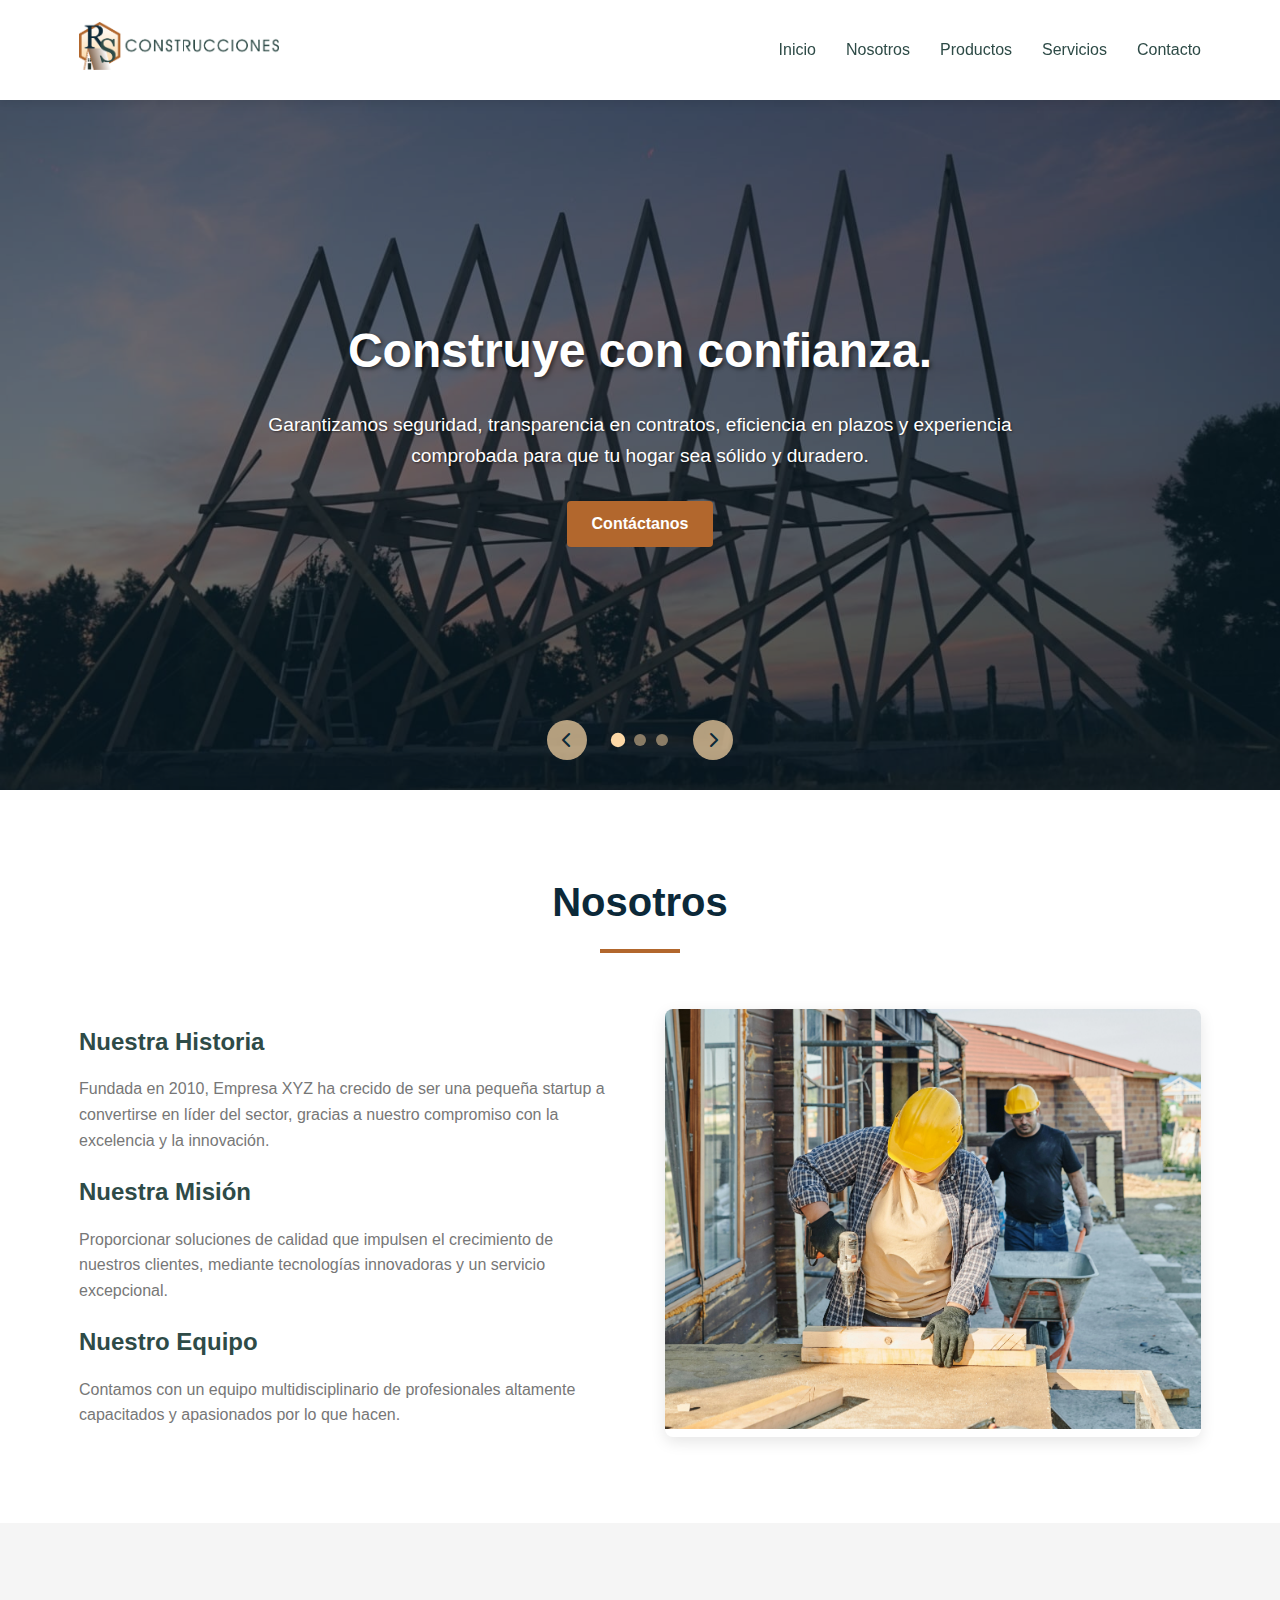
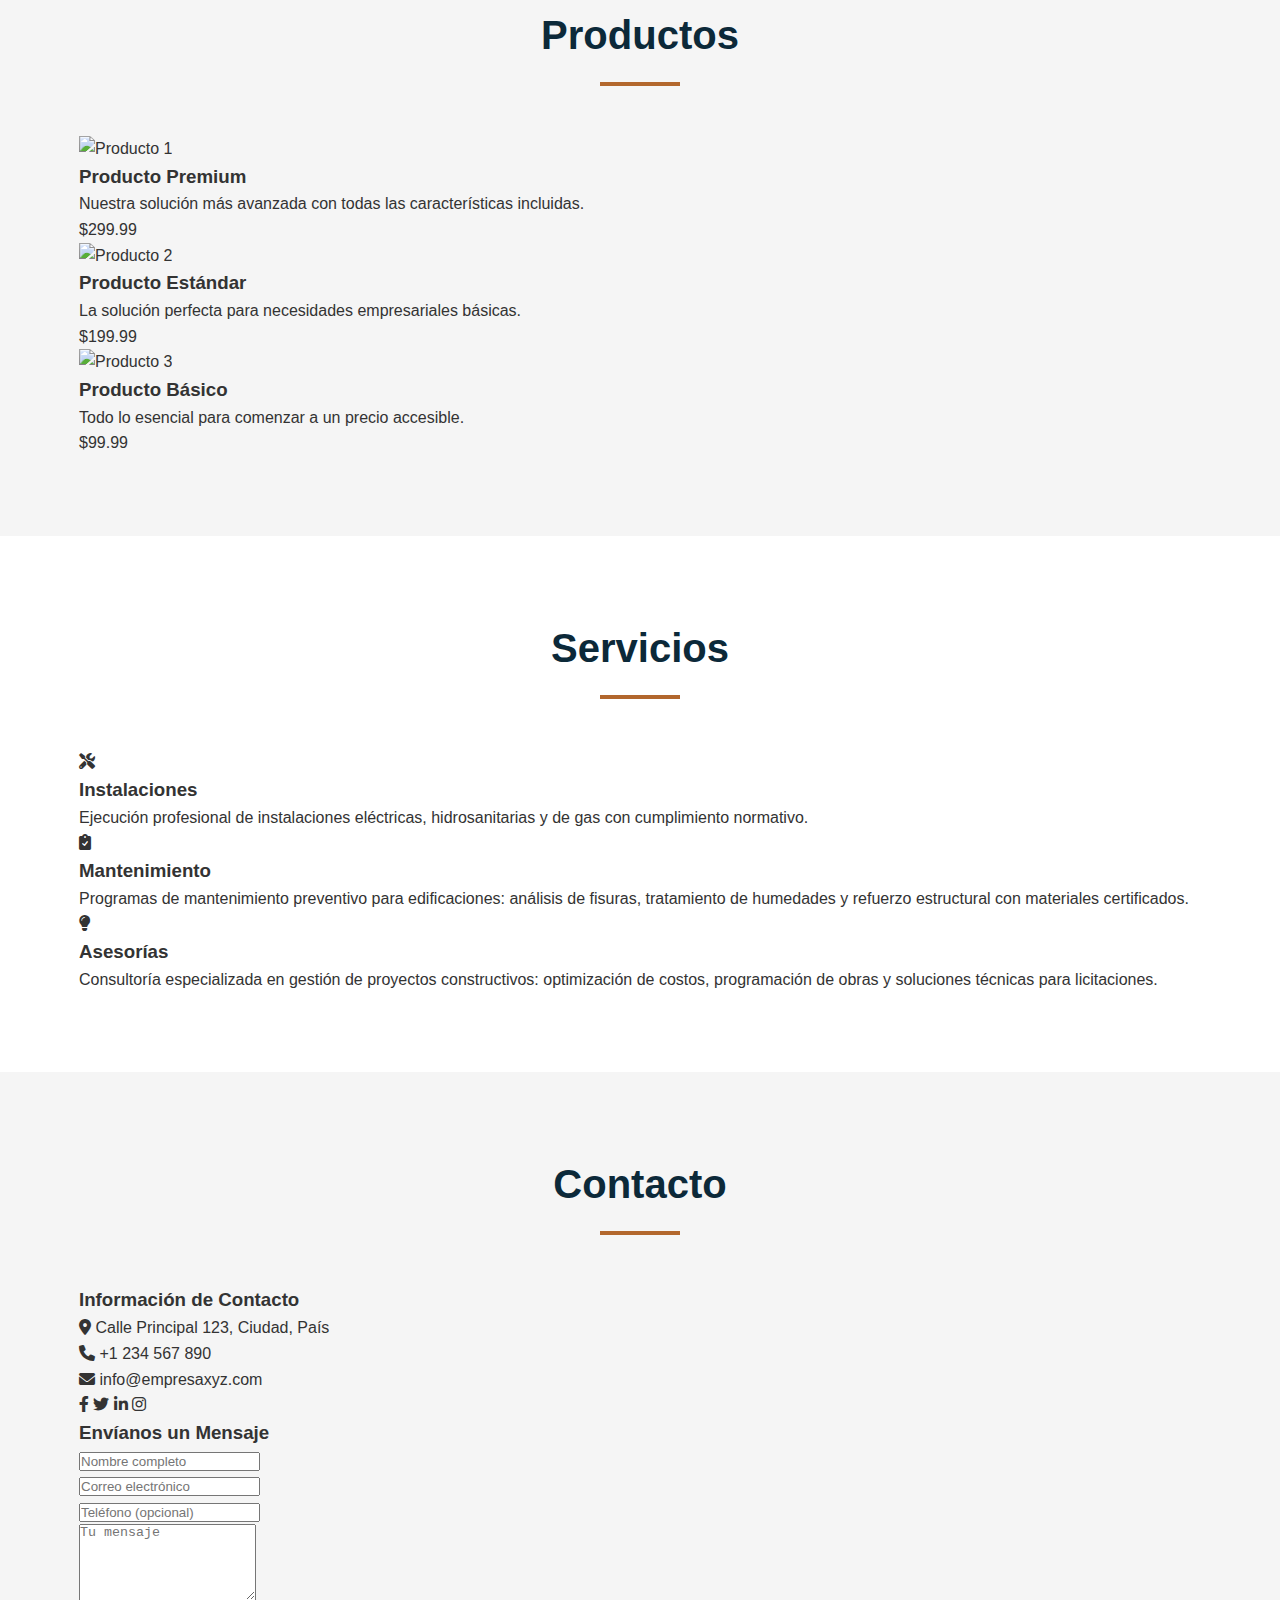
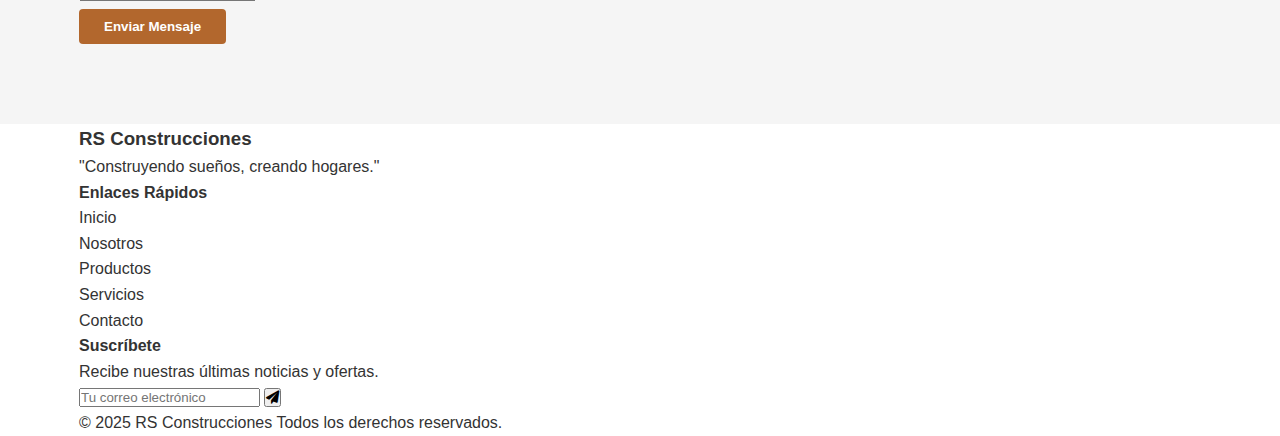
==== home.html @ 50a2d8b3 "Add files via upload" ====
<!DOCTYPE html>
<html lang="es">
<head>
    <meta charset="UTF-8">
    <meta name="viewport" content="width=device-width, initial-scale=1.0">
    <title>RS Costrucciones</title>
    <link rel="stylesheet" href="styles.css">
    <link rel="stylesheet" href="https://cdnjs.cloudflare.com/ajax/libs/font-awesome/6.0.0-beta3/css/all.min.css">
</head>
<body>
    <header>
        <div class="container">
            <!-- Logo como imagen -->
            <div class="logo-container">
                <a href="#inicio">
                    <img src="media/Horizontalcolor.png" alt="Logo Empresa RS" class="logo-img">
                </a>
            </div>
            <nav>
                <ul>
                    <li><a href="#inicio">Inicio</a></li>
                    <li><a href="#nosotros">Nosotros</a></li>
                    <li><a href="#productos">Productos</a></li>
                    <li><a href="#servicios">Servicios</a></li>
                    <li><a href="#contacto">Contacto</a></li>
                </ul>
            </nav>
        </div>
    </header>

    <section id="inicio" class="hero">
        <div class="slider-container">
            <div class="slider">
                <div class="slide active" style="background-image: url(media/fotos/alpina1.jpg);">
                    <div class="slide-content">
                        <h2>Construye con confianza.</h2>
                        <p>Garantizamos seguridad, transparencia en contratos, eficiencia en plazos y experiencia comprobada para que tu hogar sea sólido y duradero.</p>
                        <a href="#contacto" class="btn">Contáctanos</a>
                    </div>
                </div>
                <div class="slide" style="background-image: url(media/fotos/todochile.jpg);">
                    <div class="slide-content">
                        <h2>Cubrimos todo chile</h2>
                        <p>Desde Arica hasta Punta Arenas, construimos casas a medida, adaptadas a cada clima y estilo.</p>
                        <a href="#productos" class="btn">Ver Productos</a>
                    </div>
                </div>
                <div class="slide" style="background-image: url(media/fotos/servicios.jpg);">
                    <div class="slide-content">
                        <h2>Servicios Personalizados</h2>
                        <p>Soluciones adaptadas a tus necesidades específicas</p>
                        <a href="#servicios" class="btn">Nuestros Servicios</a>
                    </div>
                </div>
            </div>
            <div class="slider-nav">
                <button class="prev"><i class="fas fa-chevron-left"></i></button>
                <div class="dots"></div>
                <button class="next"><i class="fas fa-chevron-right"></i></button>
            </div>
        </div>
    </section>

    <section id="nosotros" class="section">
        <div class="container">
            <h2 class="section-title">Nosotros</h2>
            <div class="content-wrapper">
                <div class="text-content">
                    <h3>Nuestra Historia</h3>
                    <p>Fundada en 2010, Empresa XYZ ha crecido de ser una pequeña startup a convertirse en líder del sector, gracias a nuestro compromiso con la excelencia y la innovación.</p>
                    <h3>Nuestra Misión</h3>
                    <p>Proporcionar soluciones de calidad que impulsen el crecimiento de nuestros clientes, mediante tecnologías innovadoras y un servicio excepcional.</p>
                    <h3>Nuestro Equipo</h3>
                    <p>Contamos con un equipo multidisciplinario de profesionales altamente capacitados y apasionados por lo que hacen.</p>
                </div>
                <div class="image-content">
                    <img src="media/fotos/equipo.jpg" alt="Nuestro equipo">
                </div>
            </div>
        </div>
    </section>

    <section id="productos" class="section bg-light">
        <div class="container">
            <h2 class="section-title">Productos</h2>
            <div class="products-grid">
                <div class="product-card">
                    <div class="product-image">
                        <img src="https://source.unsplash.com/random/300x200/?product,1" alt="Producto 1">
                    </div>
                    <div class="product-info">
                        <h3>Producto Premium</h3>
                        <p>Nuestra solución más avanzada con todas las características incluidas.</p>
                        <span class="price">$299.99</span>
                    </div>
                </div>
                <div class="product-card">
                    <div class="product-image">
                        <img src="https://source.unsplash.com/random/300x200/?product,2" alt="Producto 2">
                    </div>
                    <div class="product-info">
                        <h3>Producto Estándar</h3>
                        <p>La solución perfecta para necesidades empresariales básicas.</p>
                        <span class="price">$199.99</span>
                    </div>
                </div>
                <div class="product-card">
                    <div class="product-image">
                        <img src="https://source.unsplash.com/random/300x200/?product,3" alt="Producto 3">
                    </div>
                    <div class="product-info">
                        <h3>Producto Básico</h3>
                        <p>Todo lo esencial para comenzar a un precio accesible.</p>
                        <span class="price">$99.99</span>
                    </div>
                </div>
            </div>
        </div>
    </section>

    <section id="servicios" class="section">
        <div class="container">
            <h2 class="section-title">Servicios</h2>
            <div class="services-grid">
                <div class="service-card">
                    <div class="service-icon">
                        <i class="fas fa-tools"></i>
                    </div>
                    <h3>Instalaciones</h3>
                    <p>Ejecución profesional de instalaciones eléctricas, hidrosanitarias y de gas con cumplimiento normativo. </p>
                </div>
                <div class="service-card">
                    <div class="service-icon">
                        <i class="fas fa-clipboard-check"></i>
                    </div>
                    <h3>Mantenimiento</h3>
                    <p>Programas de mantenimiento preventivo para edificaciones: análisis de fisuras, 
                        tratamiento de humedades y refuerzo estructural con materiales certificados.</p>
                </div>
                <div class="service-card">
                    <div class="service-icon">
                        <i class="fas fa-lightbulb"></i>
                    </div>
                    <h3>Asesorías</h3>
                    <p>Consultoría especializada en gestión de proyectos constructivos: 
                        optimización de costos, programación de obras y soluciones técnicas para licitaciones.</p>
                </div>
                
            </div>
        </div>
    </section>

    <section id="contacto" class="section bg-light">
        <div class="container">
            <h2 class="section-title">Contacto</h2>
            <div class="contact-wrapper">
                <div class="contact-info">
                    <h3>Información de Contacto</h3>
                    <p><i class="fas fa-map-marker-alt"></i> Calle Principal 123, Ciudad, País</p>
                    <p><i class="fas fa-phone"></i> +1 234 567 890</p>
                    <p><i class="fas fa-envelope"></i> info@empresaxyz.com</p>
                    <div class="social-links">
                        <a href="#"><i class="fab fa-facebook-f"></i></a>
                        <a href="#"><i class="fab fa-twitter"></i></a>
                        <a href="#"><i class="fab fa-linkedin-in"></i></a>
                        <a href="#"><i class="fab fa-instagram"></i></a>
                    </div>
                </div>
                <div class="contact-form">
                    <h3>Envíanos un Mensaje</h3>
                    <form id="formContacto">
                        <div class="form-group">
                            <input type="text" id="nombre" name="nombre" placeholder="Nombre completo" required>
                        </div>
                        <div class="form-group">
                            <input type="email" id="email" name="email" placeholder="Correo electrónico" required>
                        </div>
                        <div class="form-group">
                            <input type="tel" id="telefono" name="telefono" placeholder="Teléfono (opcional)">
                        </div>
                        <div class="form-group">
                            <textarea id="mensaje" name="mensaje" placeholder="Tu mensaje" rows="5" required></textarea>
                        </div>
                        <button type="submit" class="btn">Enviar Mensaje</button>
                    </form>
                </div>
            </div>
        </div>
    </section>

    <footer>
        <div class="container">
            <div class="footer-content">
                <div class="footer-logo">
                    <h3>RS <span>Construcciones</span></h3>
                    <p>"Construyendo sueños, creando hogares."</p>
                </div>
                <div class="footer-links">
                    <h4>Enlaces Rápidos</h4>
                    <ul>
                        <li><a href="#inicio">Inicio</a></li>
                        <li><a href="#nosotros">Nosotros</a></li>
                        <li><a href="#productos">Productos</a></li>
                        <li><a href="#servicios">Servicios</a></li>
                        <li><a href="#contacto">Contacto</a></li>
                    </ul>
                </div>
                <div class="footer-newsletter">
                    <h4>Suscríbete</h4>
                    <p>Recibe nuestras últimas noticias y ofertas.</p>
                    <form>
                        <input type="email" placeholder="Tu correo electrónico">
                        <button type="submit"><i class="fas fa-paper-plane"></i></button>
                    </form>
                </div>
            </div>
            <div class="footer-bottom">
                <p>&copy; 2025 RS Construcciones Todos los derechos reservados.</p>
            </div>
        </div>
    </footer>

    <script src="script.js"></script>
</body>
</html>
---- styles.css ----
/* Variables de colores */
:root {
    --color-primary: #0C2939;
    --color-secondary: #2E4B47;
    --color-accent: #B2672D;
    --color-light-brown: #917763;
    --color-cream: #FCD8A6;
    --color-white: #FFFFFF;
    --color-light-gray: #F5F5F5;
    --color-gray: #DDDDDD;
    --color-dark-gray: #777777;
    --color-black: #333333;
}

/* Reset y estilos base */
* {
    margin: 0;
    padding: 0;
    box-sizing: border-box;
}

body {
    font-family: 'Segoe UI', Tahoma, Geneva, Verdana, sans-serif;
    line-height: 1.6;
    color: var(--color-black);
    background-color: var(--color-white);
}

a {
    text-decoration: none;
    color: inherit;
}

ul {
    list-style: none;
}

img {
    max-width: 100%;
    height: auto;
}

.container {
    width: 90%;
    max-width: 1200px;
    margin: 0 auto;
    padding: 0 15px;
}

.btn {
    display: inline-block;
    padding: 10px 25px;
    background-color: var(--color-accent);
    color: var(--color-white);
    border: none;
    border-radius: 4px;
    cursor: pointer;
    transition: all 0.3s ease;
    font-weight: 600;
}

.btn:hover {
    background-color: var(--color-light-brown);
    transform: translateY(-2px);
}

.section {
    padding: 80px 0;
}

.section-title {
    text-align: center;
    margin-bottom: 50px;
    font-size: 2.5rem;
    color: var(--color-primary);
    position: relative;
}

.section-title::after {
    content: '';
    display: block;
    width: 80px;
    height: 4px;
    background-color: var(--color-accent);
    margin: 15px auto 0;
}

.bg-light {
    background-color: var(--color-light-gray);
}

/* Header */
header {
    background-color:  #FFFFFF;
    color: #2E4B47;
    padding: 20px 0;
    position: fixed;
    width: 100%;
    top: 0;
    z-index: 1000;
    box-shadow: 0 2px 10px rgba(0, 0, 0, 0.1);
}

header .container {
    display: flex;
    justify-content: space-between;
    align-items: center;
}

.logo {
    font-size: 1.8rem;
    font-weight: 700;
}

.logo span {
    color: var(--color-accent);
}

nav ul {
    display: flex;
}

nav ul li {
    margin-left: 30px;
}

nav ul li a {
    font-weight: 500;
    transition: color 0.3s ease;
}

nav ul li a:hover {
    color: var(--color-accent);
}

/* Modificaciones en la sección del Header */

header .container {
    display: flex;
    justify-content: space-between;
    align-items: center;
    flex-wrap: wrap;
}

.logo-container {
    height: 60px; /* Altura fija para el contenedor del logo */
    display: flex;
    align-items: center;
}

.logo-img {
    height: 100%;
    width: auto;
    max-width: 200px; /* Ancho máximo para el logo */
    object-fit: contain;
    transition: opacity 0.3s ease;
}

.logo-img:hover {
    opacity: 0.9;
}

/* Ajustes para dispositivos móviles */
@media (max-width: 768px) {
    header .container {
        flex-direction: column;
        gap: 15px;
        padding: 10px 0;
    }
    
    .logo-container {
        height: 50px;
    }
    
    nav ul {
        flex-wrap: wrap;
        justify-content: center;
    }
    
    nav ul li {
        margin: 0 15px 5px;
    }
}

@media (max-width: 576px) {
    .logo-container {
        height: 40px;
    }
    
    .logo-img {
        max-width: 180px;
    }
}

/* Hero Slider */
.hero {
    margin-top: 70px;
    position: relative;
}

.slider-container {
    position: relative;
    overflow: hidden;
    height: 80vh;
    min-height: 500px;
}

.slider {
    display: flex;
    height: 100%;
    transition: transform 0.5s ease-in-out;
}

.slide {
    min-width: 100%;
    height: 100%;
    background-size: cover;
    background-position: center;
    position: relative;
}

.slide::before {
    content: '';
    position: absolute;
    top: 0;
    left: 0;
    width: 100%;
    height: 100%;
    background-color: rgba(12, 41, 57, 0.5);
}

.slide-content {
    position: absolute;
    top: 50%;
    left: 50%;
    transform: translate(-50%, -50%);
    text-align: center;
    color: var(--color-white);
    width: 80%;
    max-width: 800px;
    z-index: 1;
}

.slide-content h2 {
    font-size: 3rem;
    margin-bottom: 20px;
    text-shadow: 2px 2px 4px rgba(0, 0, 0, 0.5);
}

.slide-content p {
    font-size: 1.2rem;
    margin-bottom: 30px;
    text-shadow: 1px 1px 2px rgba(0, 0, 0, 0.5);
}

.slider-nav {
    position: absolute;
    bottom: 30px;
    left: 50%;
    transform: translateX(-50%);
    display: flex;
    align-items: center;
    z-index: 2;
}

.slider-nav button {
    background-color: rgba(252, 216, 166, 0.7);
    color: var(--color-primary);
    border: none;
    width: 40px;
    height: 40px;
    border-radius: 50%;
    cursor: pointer;
    display: flex;
    align-items: center;
    justify-content: center;
    transition: all 0.3s ease;
    font-size: 1rem;
}

.slider-nav button:hover {
    background-color: var(--color-cream);
}

.dots {
    display: flex;
    margin: 0 20px;
}

.dot {
    width: 12px;
    height: 12px;
    border-radius: 50%;
    background-color: rgba(252, 216, 166, 0.5);
    margin: 0 5px;
    cursor: pointer;
    transition: all 0.3s ease;
}

.dot.active {
    background-color: var(--color-cream);
    transform: scale(1.2);
}

/* Sección Nosotros */
.content-wrapper {
    display: flex;
    align-items: center;
    gap: 50px;
}

.text-content {
    flex: 1;
}

.text-content h3 {
    font-size: 1.5rem;
    color: var(--color-secondary);
    margin: 20px 0 15px;
}

.text-content p {
    margin-bottom: 15px;
    color: var(--color-dark-gray);
}

.image-content {
    flex: 1;
    border-radius: 8px;
    overflow: hidden;
    box-shadow: 0 5px 15px rgba(0, 0, 0, 0.1);
}

/* Sección Productos

/* Media Queries para Responsividad */

/* Tablets y pantallas pequeñas (768px - 1024px) */
@media (max-width: 1024px) {
    .slider-container {
        height: 70vh;
    }
    
    .slide-content h2 {
        font-size: 2.5rem;
    }
    
    .content-wrapper {
        flex-direction: column;
        gap: 30px;
    }
    
    .products-grid {
        grid-template-columns: repeat(2, 1fr);
    }
    
    .services-grid {
        grid-template-columns: repeat(2, 1fr);
    }
    
    .contact-wrapper {
        flex-direction: column;
        gap: 40px;
    }
    
    .footer-content {
        grid-template-columns: repeat(2, 1fr);
        gap: 30px;
    }
}

/* Tablets pequeñas y móviles en landscape (576px - 768px) */
@media (max-width: 768px) {
    header .container {
        flex-direction: column;
        gap: 15px;
    }
    
    nav ul {
        flex-wrap: wrap;
        justify-content: center;
    }
    
    nav ul li {
        margin: 0 15px 5px;
    }
    
    .slider-container {
        height: 60vh;
        min-height: 400px;
    }
    
    .slide-content h2 {
        font-size: 2rem;
    }
    
    .slide-content p {
        font-size: 1rem;
    }
    
    .section {
        padding: 60px 0;
    }
    
    .section-title {
        font-size: 2rem;
        margin-bottom: 40px;
    }
    
    .products-grid {
        gap: 20px;
    }
    
    .services-grid {
        gap: 20px;
    }
    
    .service-card {
        padding: 20px;
    }
}

/* Móviles (hasta 576px) */
@media (max-width: 576px) {
    .slider-container {
        height: 50vh;
        min-height: 350px;
    }
    
    .slide-content h2 {
        font-size: 1.8rem;
        margin-bottom: 15px;
    }
    
    .btn {
        padding: 8px 20px;
    }
    
    .section {
        padding: 50px 0;
    }
    
    .section-title {
        font-size: 1.8rem;
        margin-bottom: 30px;
    }
    
    .products-grid {
        grid-template-columns: 1fr;
    }
    
    .services-grid {
        grid-template-columns: 1fr;
    }
    
    .service-card {
        padding: 15px;
    }
    
    .contact-form {
        padding: 20px;
    }
    
    .footer-content {
        grid-template-columns: 1fr;
    }
    
    .footer-links, .footer-newsletter {
        margin-top: 30px;
    }
}

/* Móviles muy pequeños (hasta 400px) */
@media (max-width: 400px) {
    .slider-container {
        height: 45vh;
        min-height: 300px;
    }
    
    .slide-content h2 {
        font-size: 1.5rem;
    }
    
    .slide-content p {
        font-size: 0.9rem;
    }
    
    .slider-nav button {
        width: 30px;
        height: 30px;
        font-size: 0.8rem;
    }
    
    .dot {
        width: 10px;
        height: 10px;
    }
    
    nav ul li {
        margin: 0 10px 5px;
    }
    
    .section-title {
        font-size: 1.6rem;
    }
}
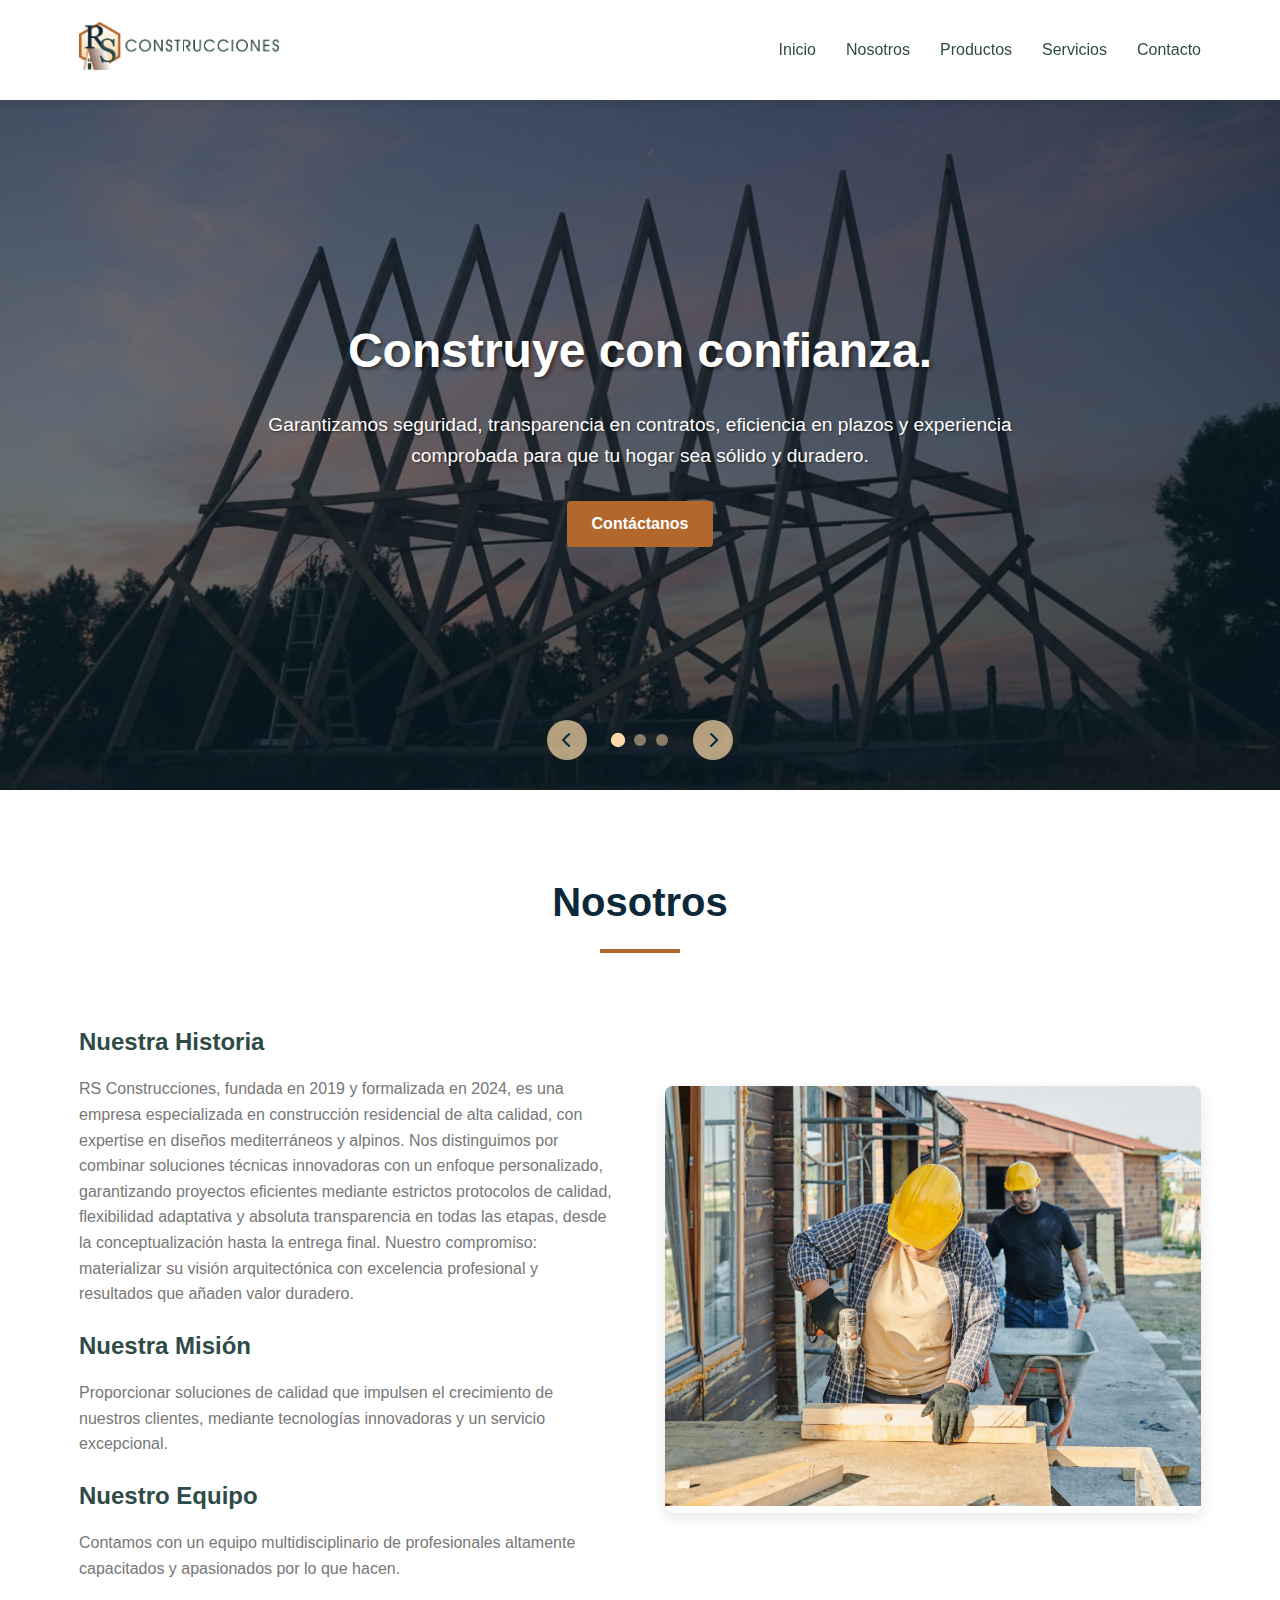
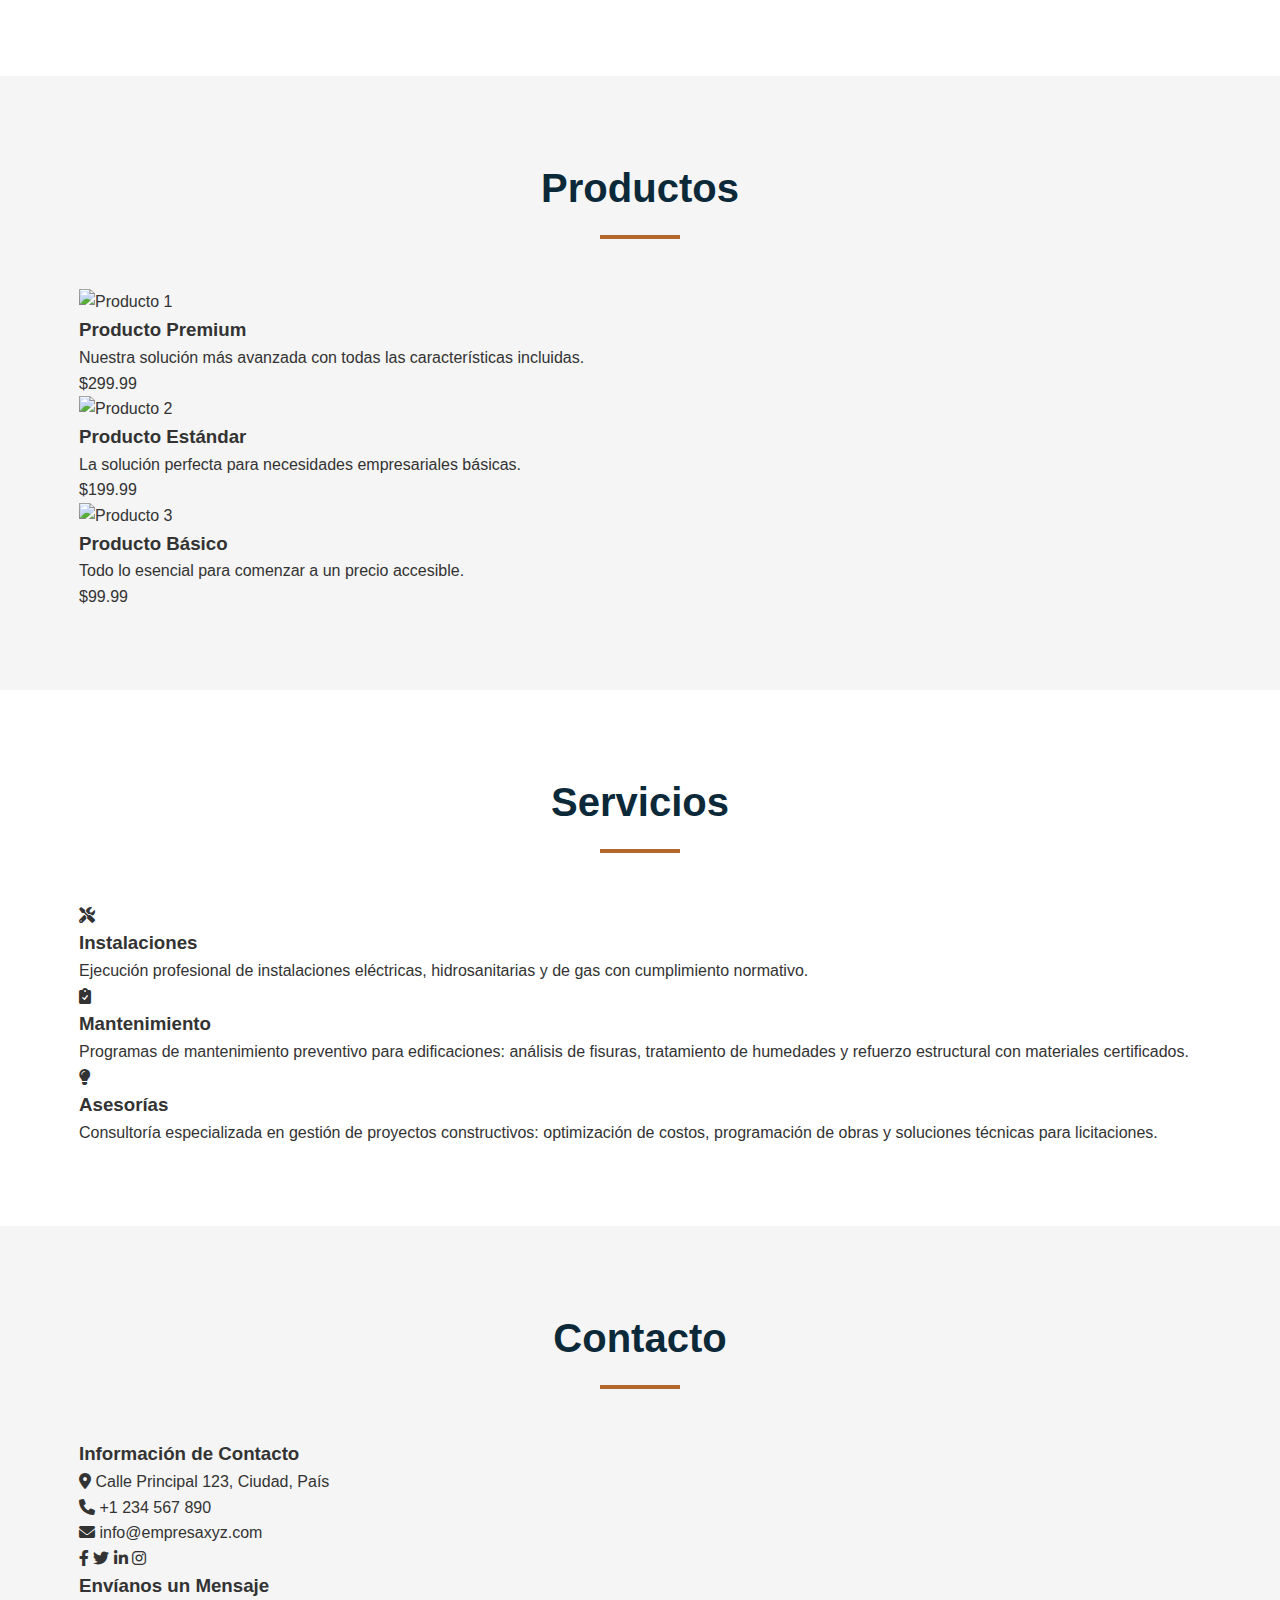
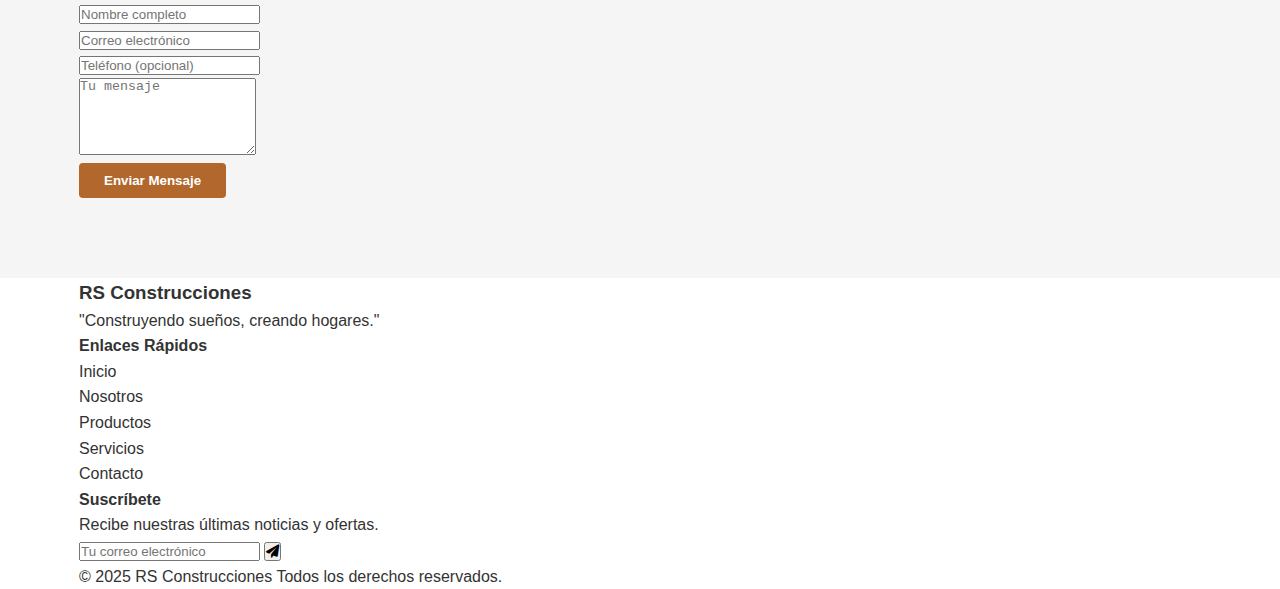
==== commit b7803e9b: "Update home.html" ====
--- a/home.html
+++ b/home.html
@@ -67,7 +67,7 @@
             <div class="content-wrapper">
                 <div class="text-content">
                     <h3>Nuestra Historia</h3>
-                    <p>Fundada en 2010, Empresa XYZ ha crecido de ser una pequeña startup a convertirse en líder del sector, gracias a nuestro compromiso con la excelencia y la innovación.</p>
+                    <p>RS Construcciones, fundada en 2019 y formalizada en 2024, es una empresa especializada en construcción residencial de alta calidad, con expertise en diseños mediterráneos y alpinos. Nos distinguimos por combinar soluciones técnicas innovadoras con un enfoque personalizado, garantizando proyectos eficientes mediante estrictos protocolos de calidad, flexibilidad adaptativa y absoluta transparencia en todas las etapas, desde la conceptualización hasta la entrega final. Nuestro compromiso: materializar su visión arquitectónica con excelencia profesional y resultados que añaden valor duradero.</p>
                     <h3>Nuestra Misión</h3>
                     <p>Proporcionar soluciones de calidad que impulsen el crecimiento de nuestros clientes, mediante tecnologías innovadoras y un servicio excepcional.</p>
                     <h3>Nuestro Equipo</h3>
@@ -222,4 +222,4 @@
 
     <script src="script.js"></script>
 </body>
-</html>+</html>
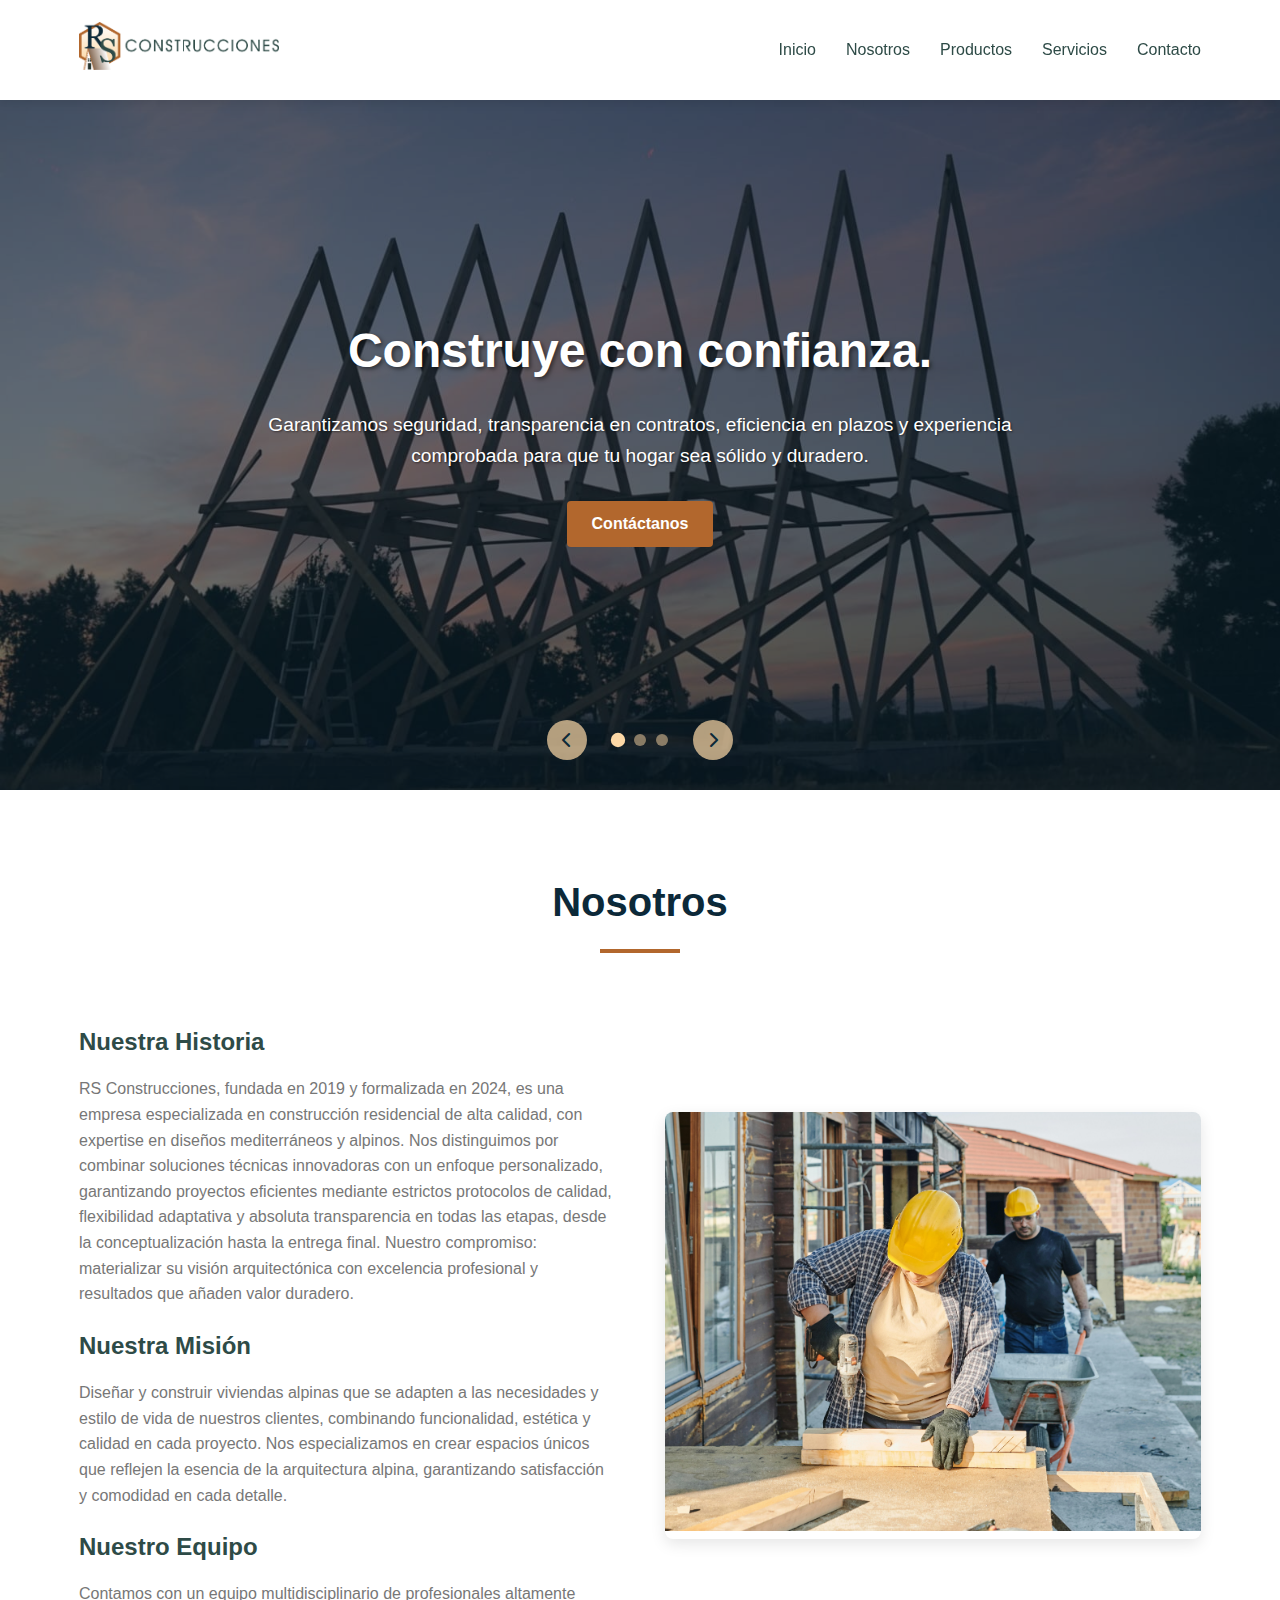
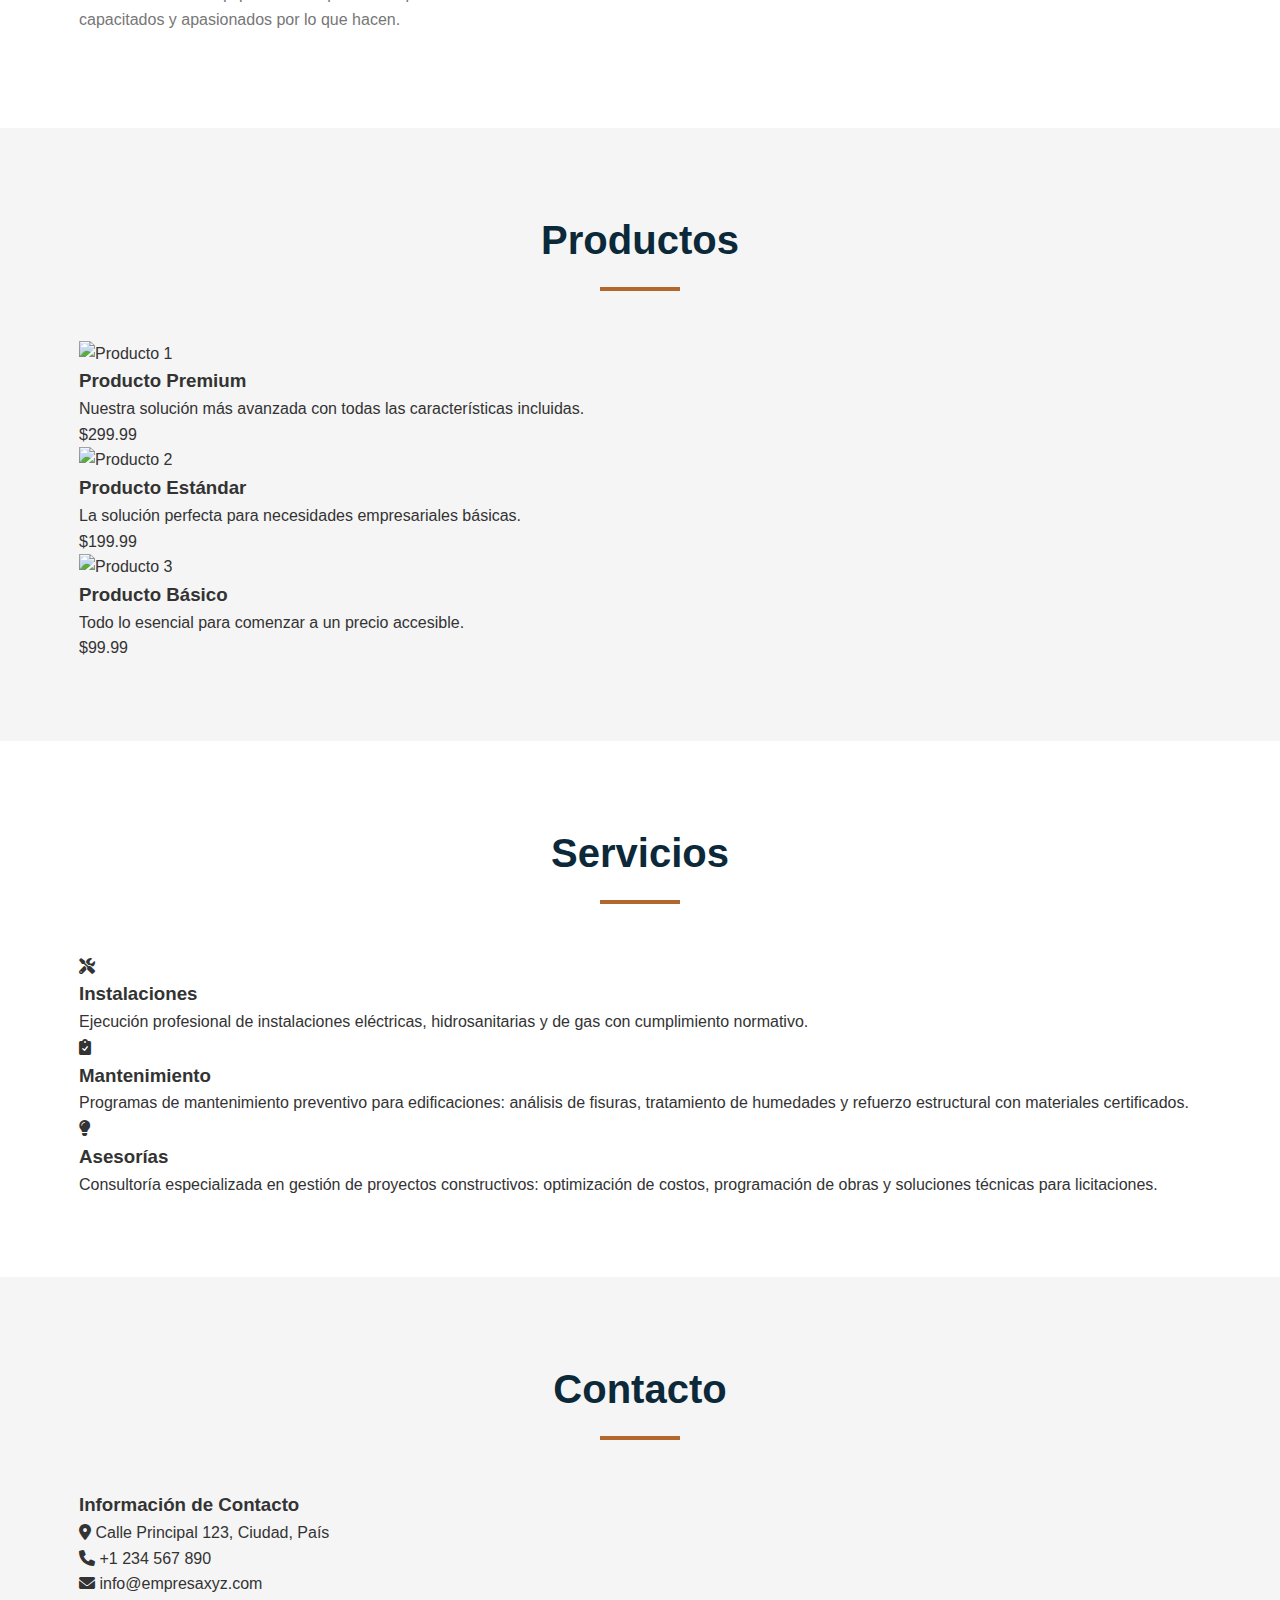
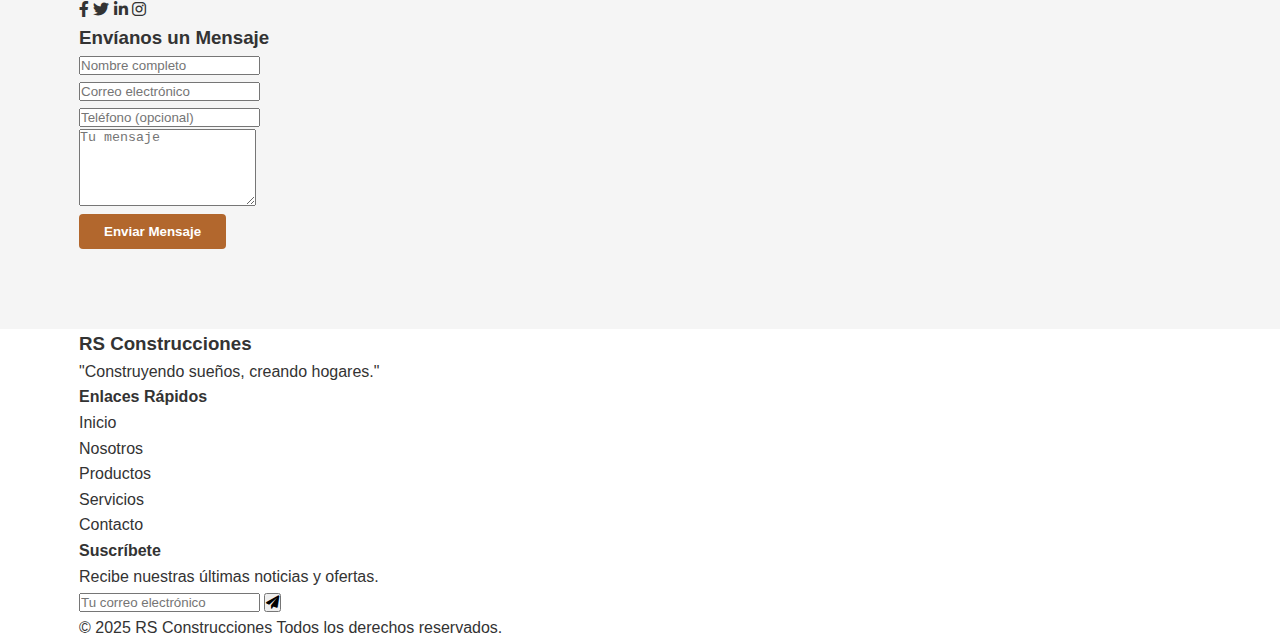
==== commit 8ca77656: "Update home.html" ====
--- a/home.html
+++ b/home.html
@@ -69,7 +69,17 @@
                     <h3>Nuestra Historia</h3>
                     <p>RS Construcciones, fundada en 2019 y formalizada en 2024, es una empresa especializada en construcción residencial de alta calidad, con expertise en diseños mediterráneos y alpinos. Nos distinguimos por combinar soluciones técnicas innovadoras con un enfoque personalizado, garantizando proyectos eficientes mediante estrictos protocolos de calidad, flexibilidad adaptativa y absoluta transparencia en todas las etapas, desde la conceptualización hasta la entrega final. Nuestro compromiso: materializar su visión arquitectónica con excelencia profesional y resultados que añaden valor duradero.</p>
                     <h3>Nuestra Misión</h3>
-                    <p>Proporcionar soluciones de calidad que impulsen el crecimiento de nuestros clientes, mediante tecnologías innovadoras y un servicio excepcional.</p>
+                    <p>Diseñar y construir viviendas 
+alpinas que se adapten a las 
+necesidades y estilo de vida de 
+nuestros clientes, combinando 
+funcionalidad, estética y calidad 
+en cada proyecto. Nos 
+especializamos en crear espacios 
+únicos que reflejen la esencia de la 
+arquitectura alpina, garantizando 
+satisfacción y comodidad en cada 
+detalle.</p>
                     <h3>Nuestro Equipo</h3>
                     <p>Contamos con un equipo multidisciplinario de profesionales altamente capacitados y apasionados por lo que hacen.</p>
                 </div>
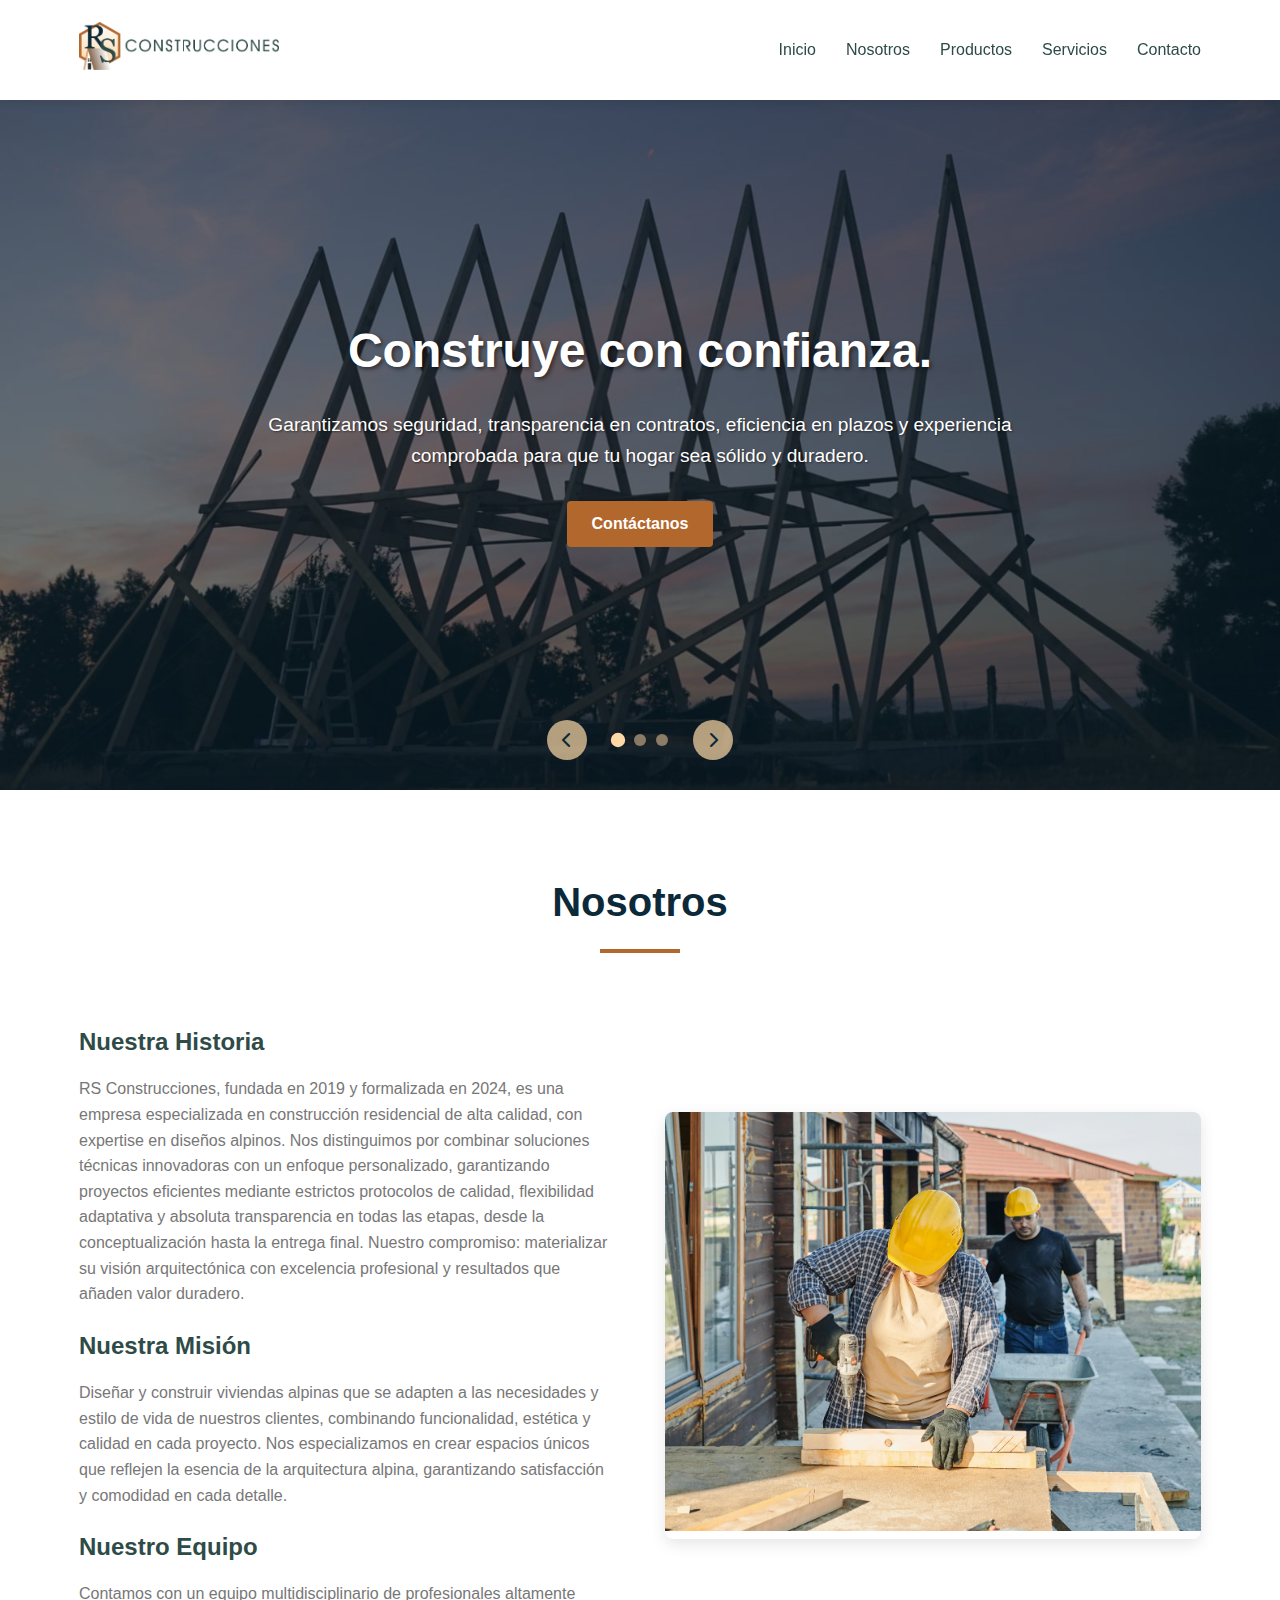
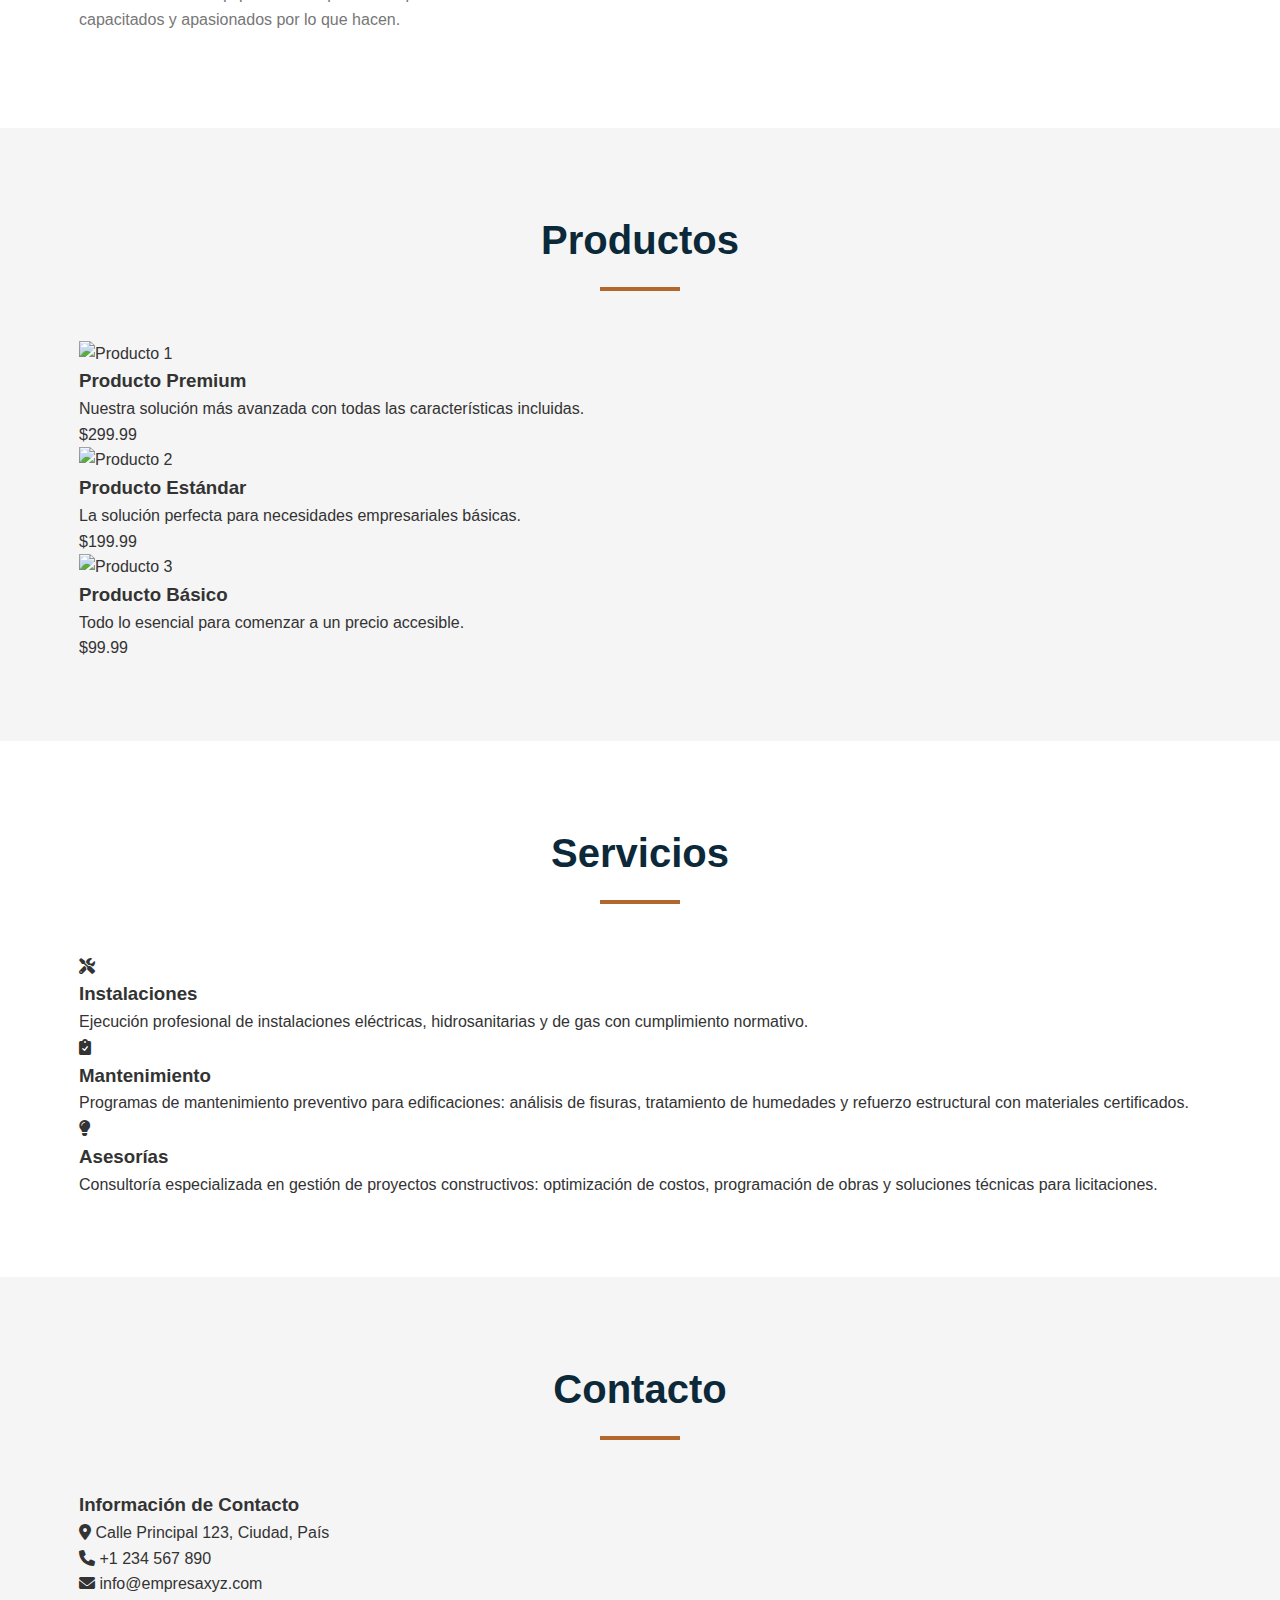
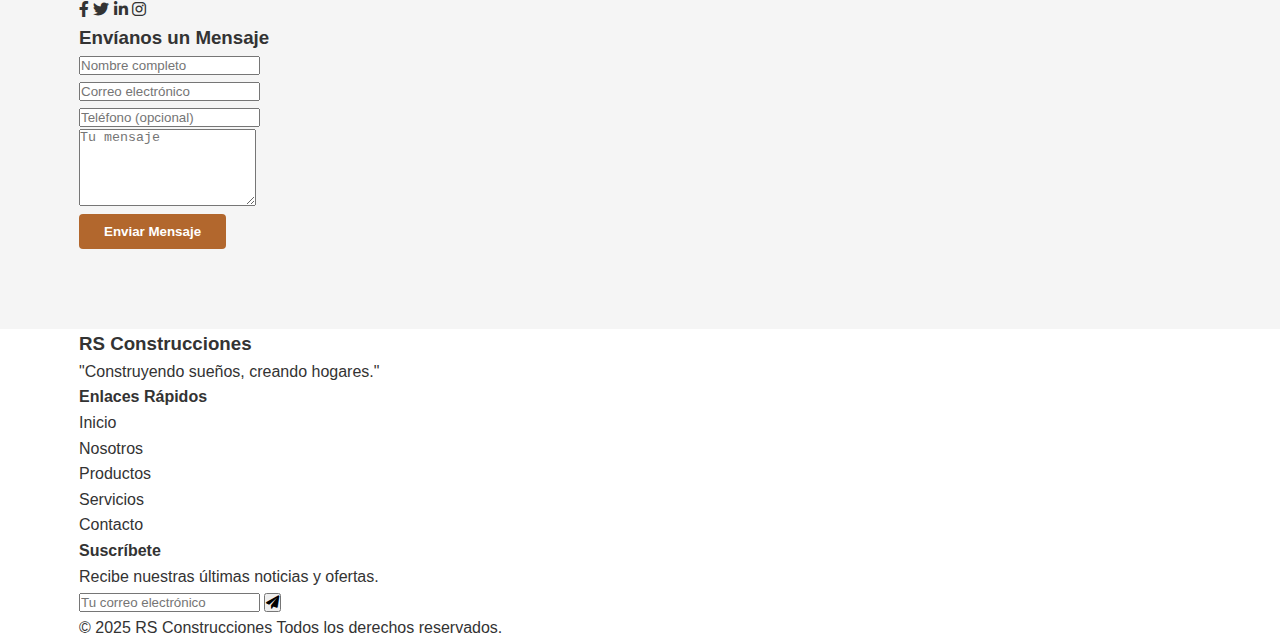
==== commit f9bd7eac: "Update home.html" ====
--- a/home.html
+++ b/home.html
@@ -67,7 +67,7 @@
             <div class="content-wrapper">
                 <div class="text-content">
                     <h3>Nuestra Historia</h3>
-                    <p>RS Construcciones, fundada en 2019 y formalizada en 2024, es una empresa especializada en construcción residencial de alta calidad, con expertise en diseños mediterráneos y alpinos. Nos distinguimos por combinar soluciones técnicas innovadoras con un enfoque personalizado, garantizando proyectos eficientes mediante estrictos protocolos de calidad, flexibilidad adaptativa y absoluta transparencia en todas las etapas, desde la conceptualización hasta la entrega final. Nuestro compromiso: materializar su visión arquitectónica con excelencia profesional y resultados que añaden valor duradero.</p>
+                    <p>RS Construcciones, fundada en 2019 y formalizada en 2024, es una empresa especializada en construcción residencial de alta calidad, con expertise en diseños alpinos. Nos distinguimos por combinar soluciones técnicas innovadoras con un enfoque personalizado, garantizando proyectos eficientes mediante estrictos protocolos de calidad, flexibilidad adaptativa y absoluta transparencia en todas las etapas, desde la conceptualización hasta la entrega final. Nuestro compromiso: materializar su visión arquitectónica con excelencia profesional y resultados que añaden valor duradero.</p>
                     <h3>Nuestra Misión</h3>
                     <p>Diseñar y construir viviendas 
 alpinas que se adapten a las 
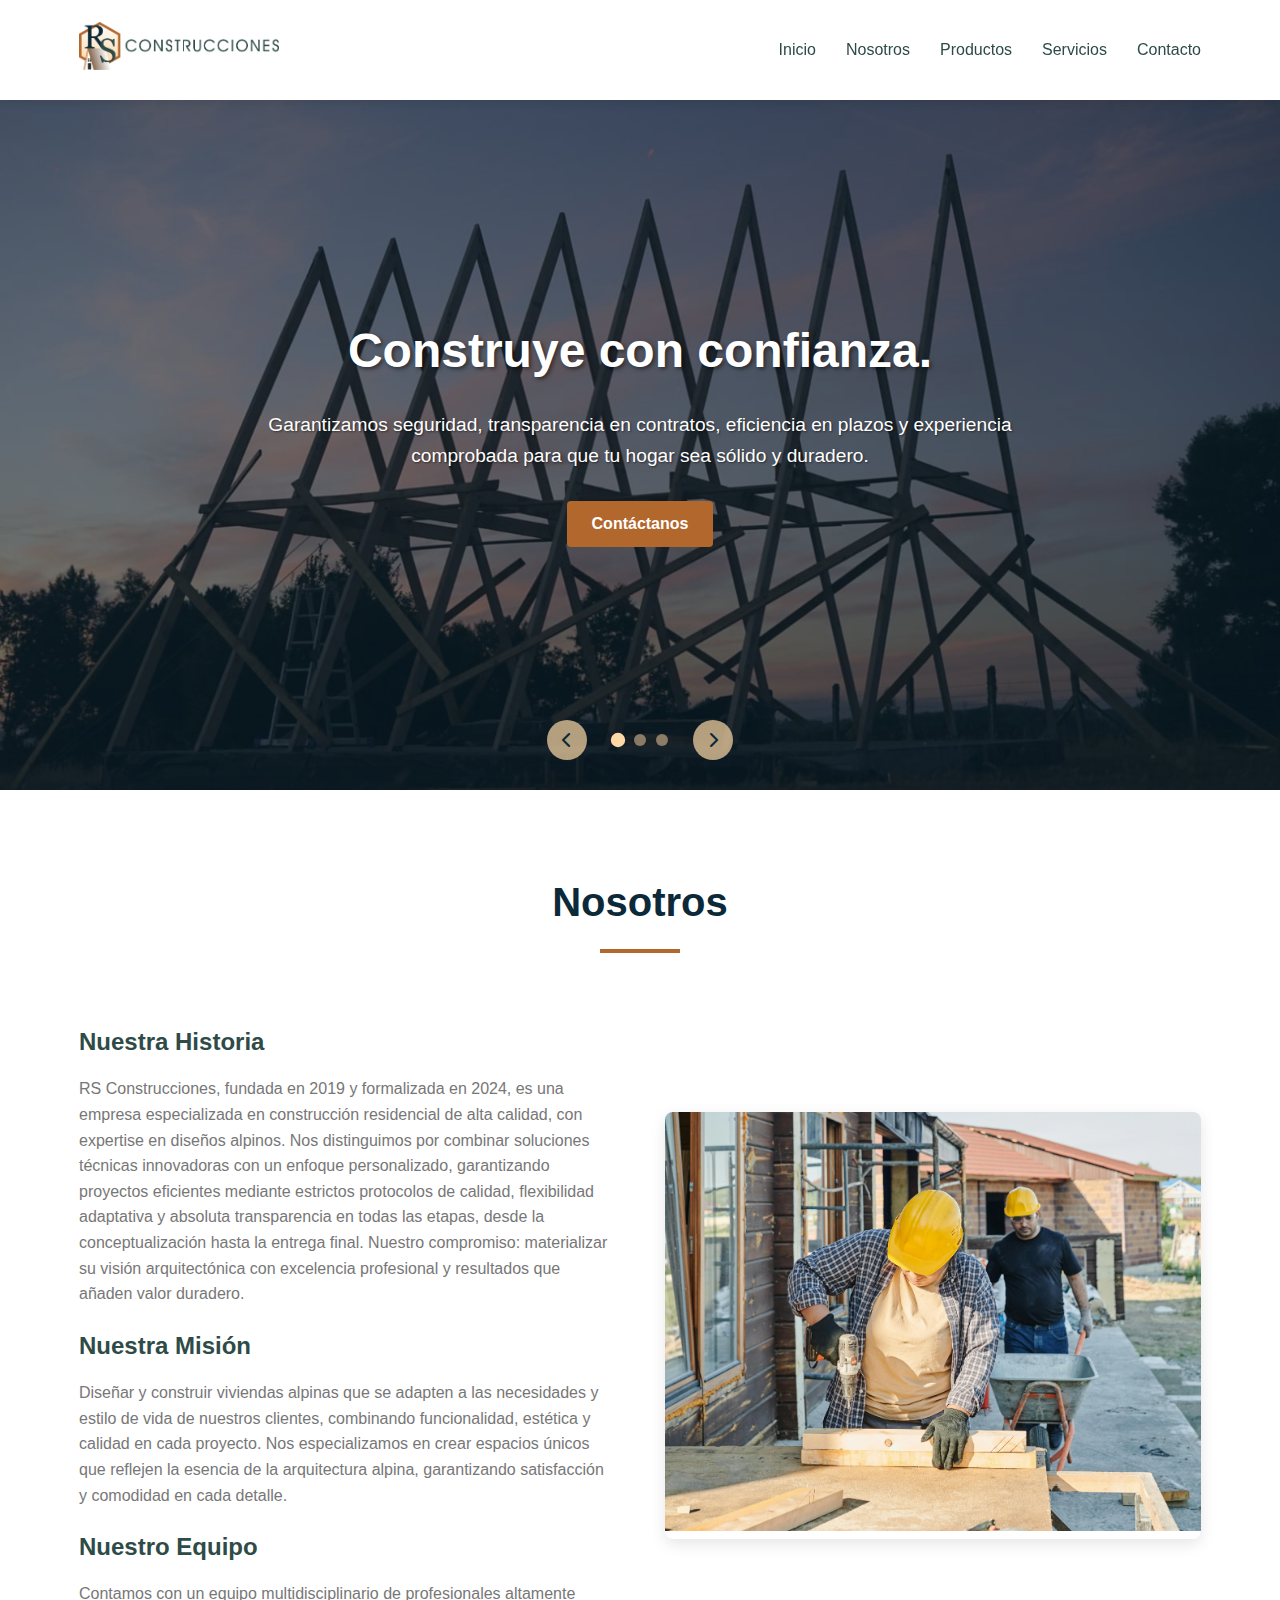
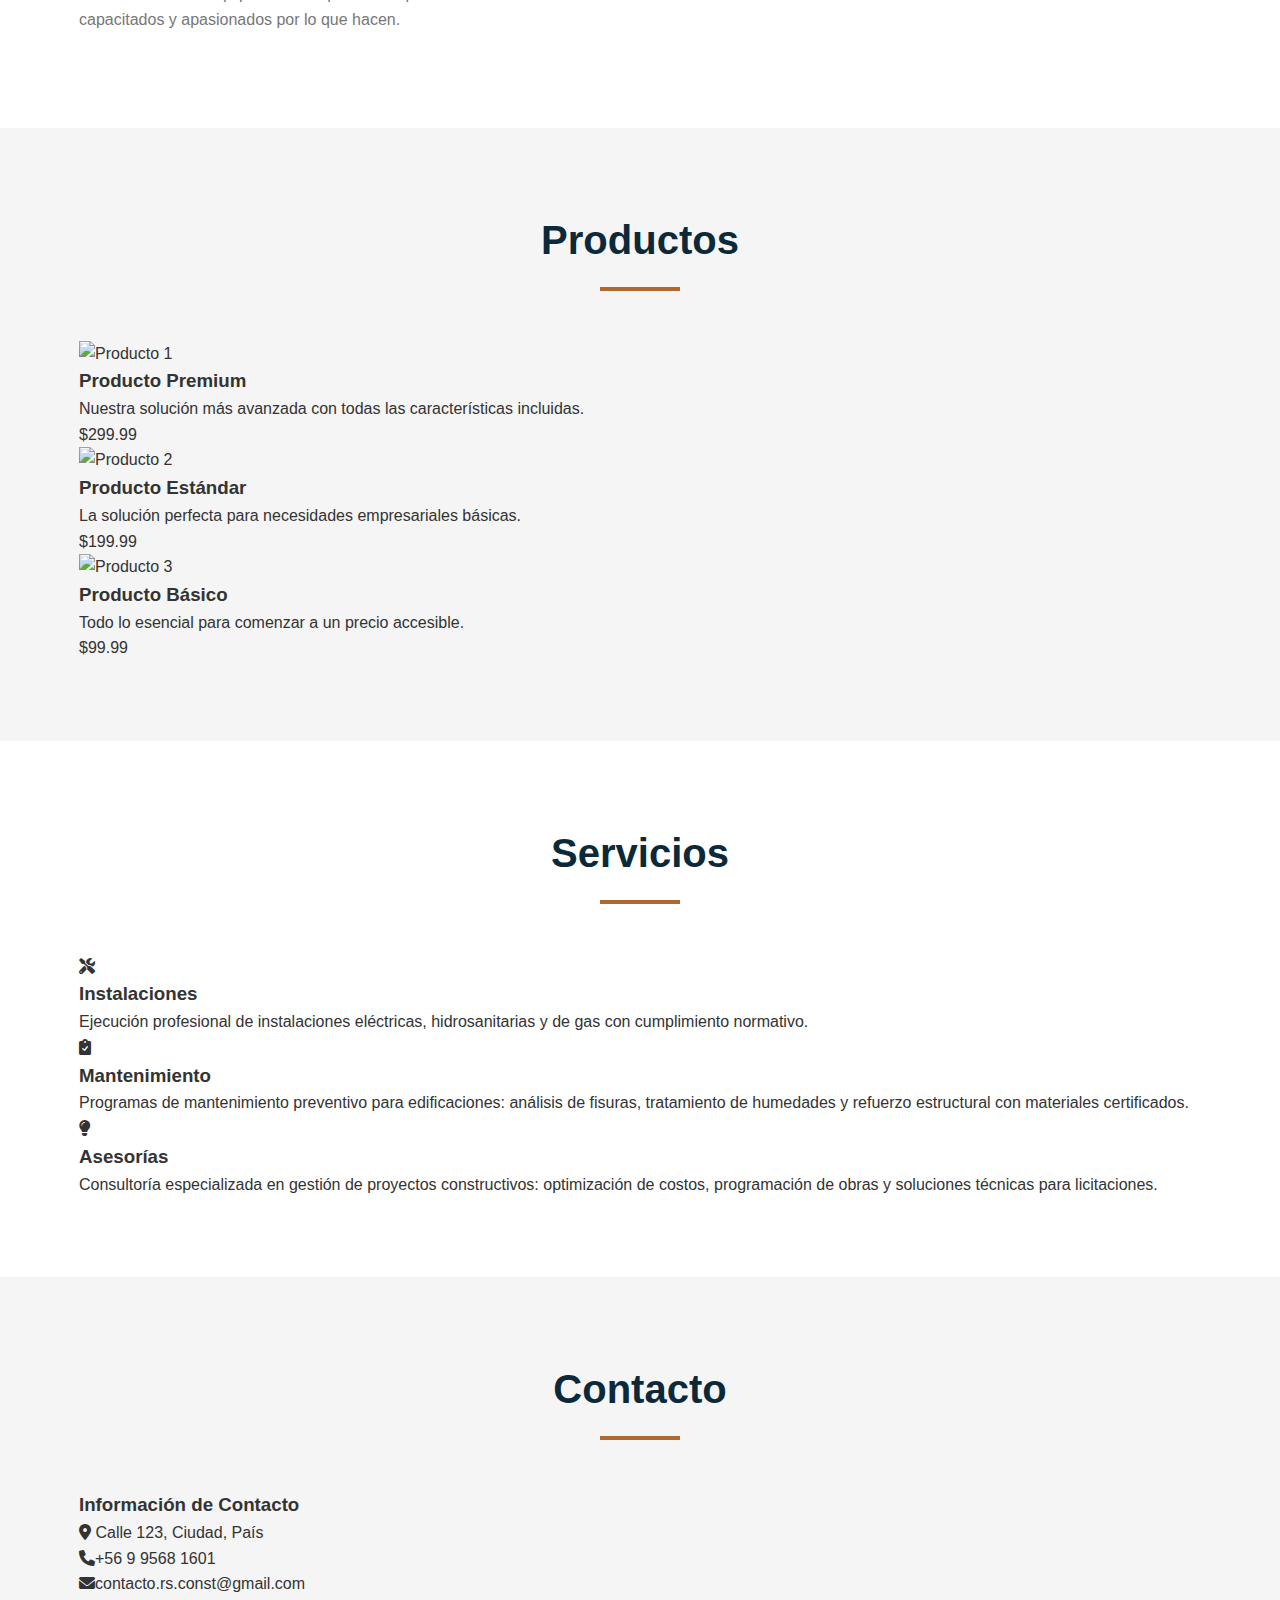
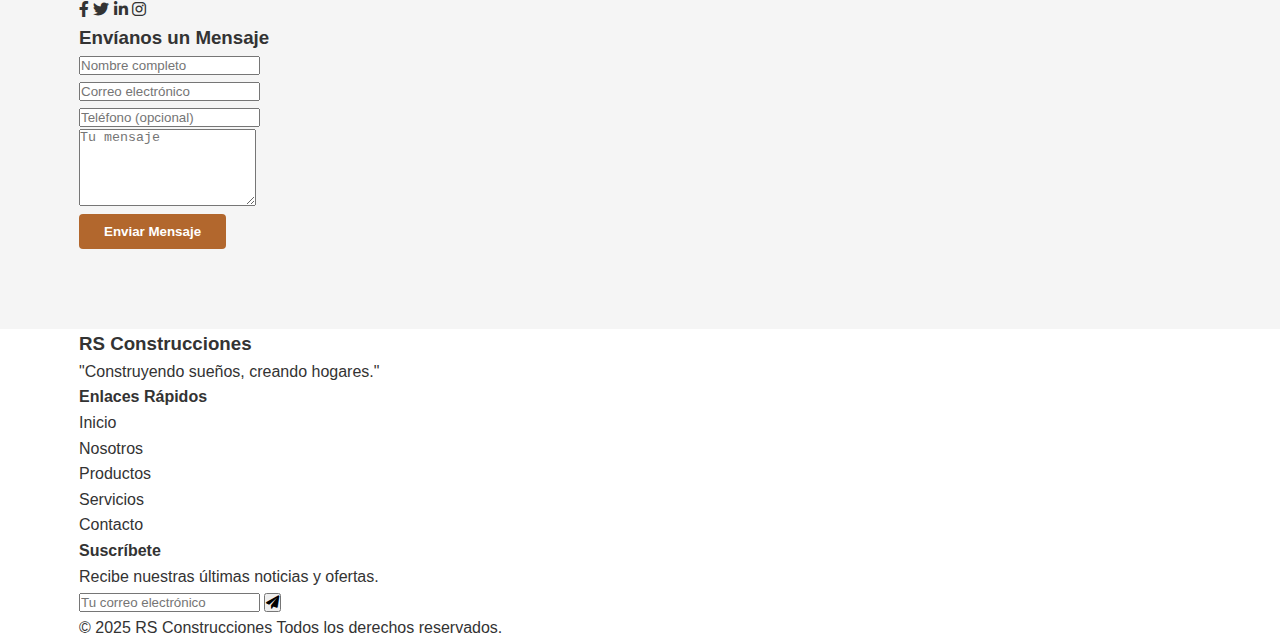
==== commit 0adade9f: "Update home.html" ====
--- a/home.html
+++ b/home.html
@@ -166,9 +166,9 @@
             <div class="contact-wrapper">
                 <div class="contact-info">
                     <h3>Información de Contacto</h3>
-                    <p><i class="fas fa-map-marker-alt"></i> Calle Principal 123, Ciudad, País</p>
-                    <p><i class="fas fa-phone"></i> +1 234 567 890</p>
-                    <p><i class="fas fa-envelope"></i> info@empresaxyz.com</p>
+                    <p><i class="fas fa-map-marker-alt"></i> Calle 123, Ciudad, País</p>
+                    <p><i class="fas fa-phone"></i>+56 9 9568 1601</p>
+                    <p><i class="fas fa-envelope"></i>contacto.rs.const@gmail.com</p>
                     <div class="social-links">
                         <a href="#"><i class="fab fa-facebook-f"></i></a>
                         <a href="#"><i class="fab fa-twitter"></i></a>
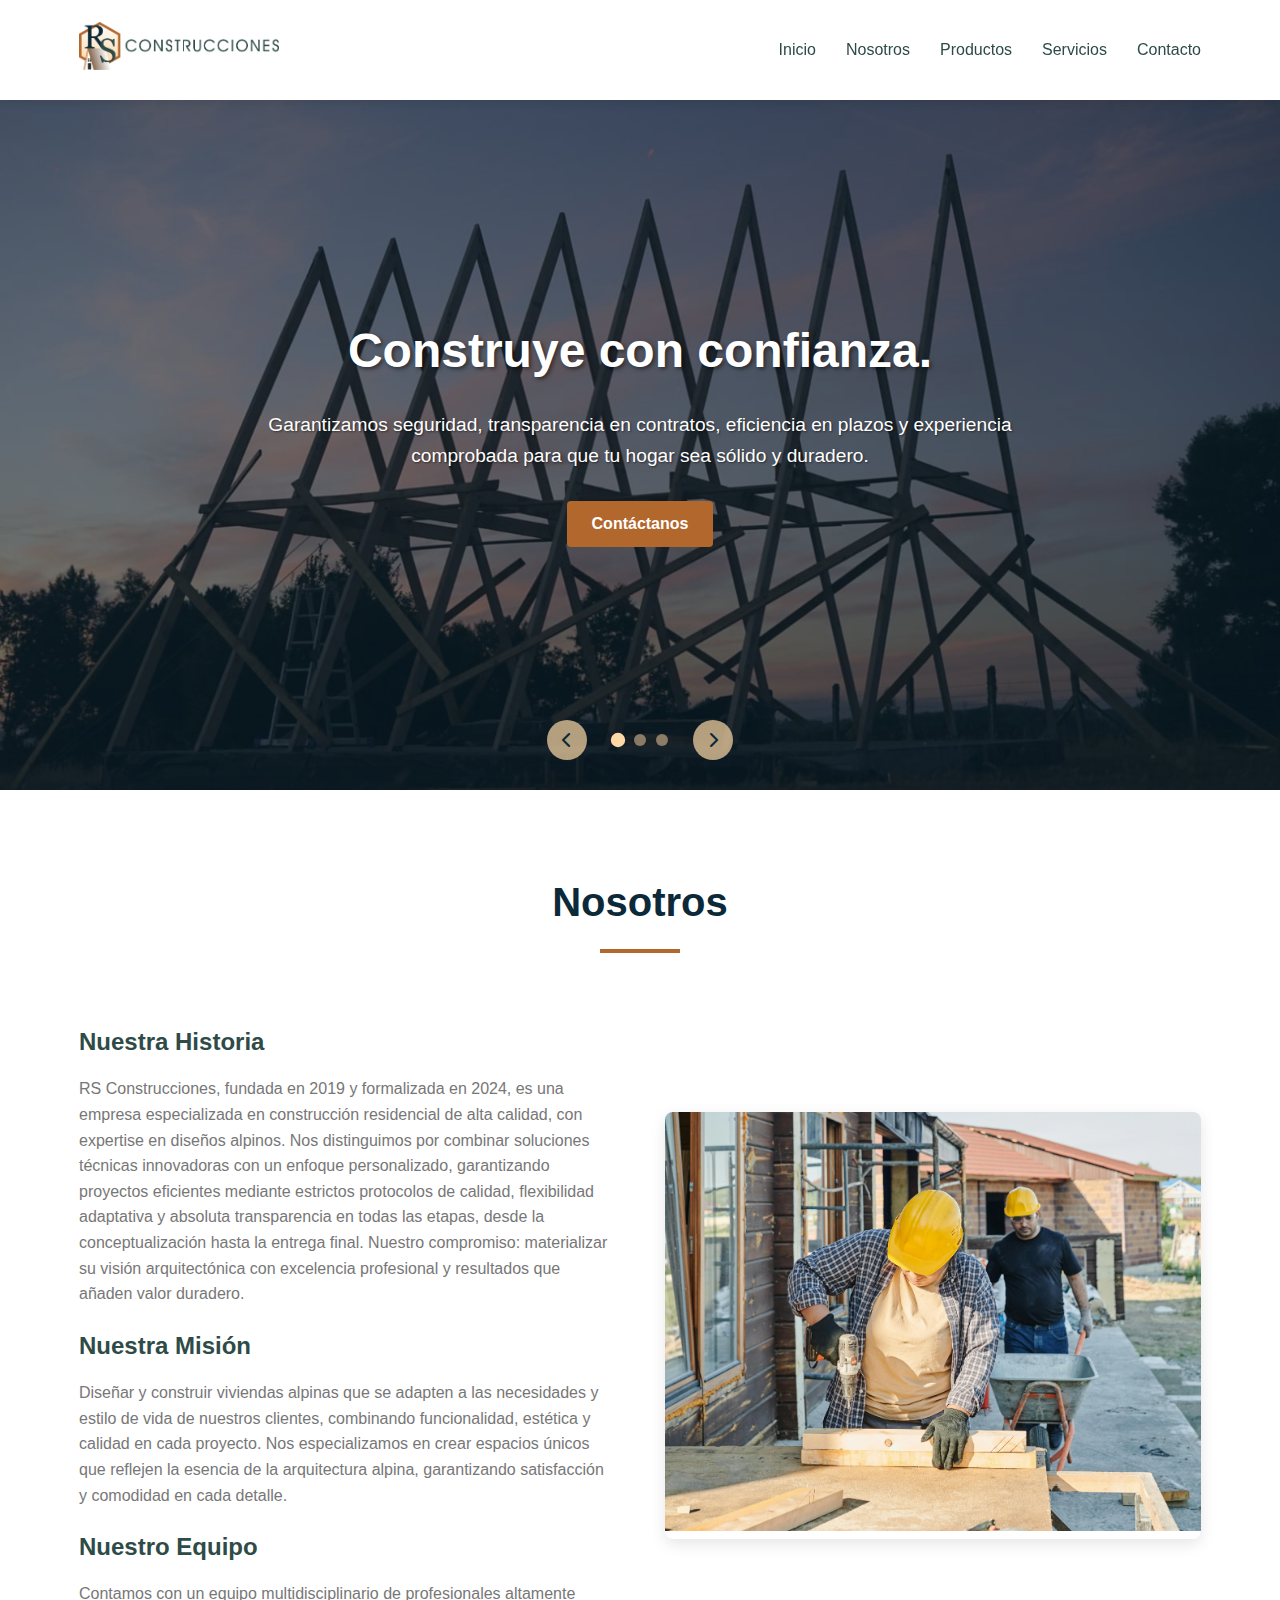
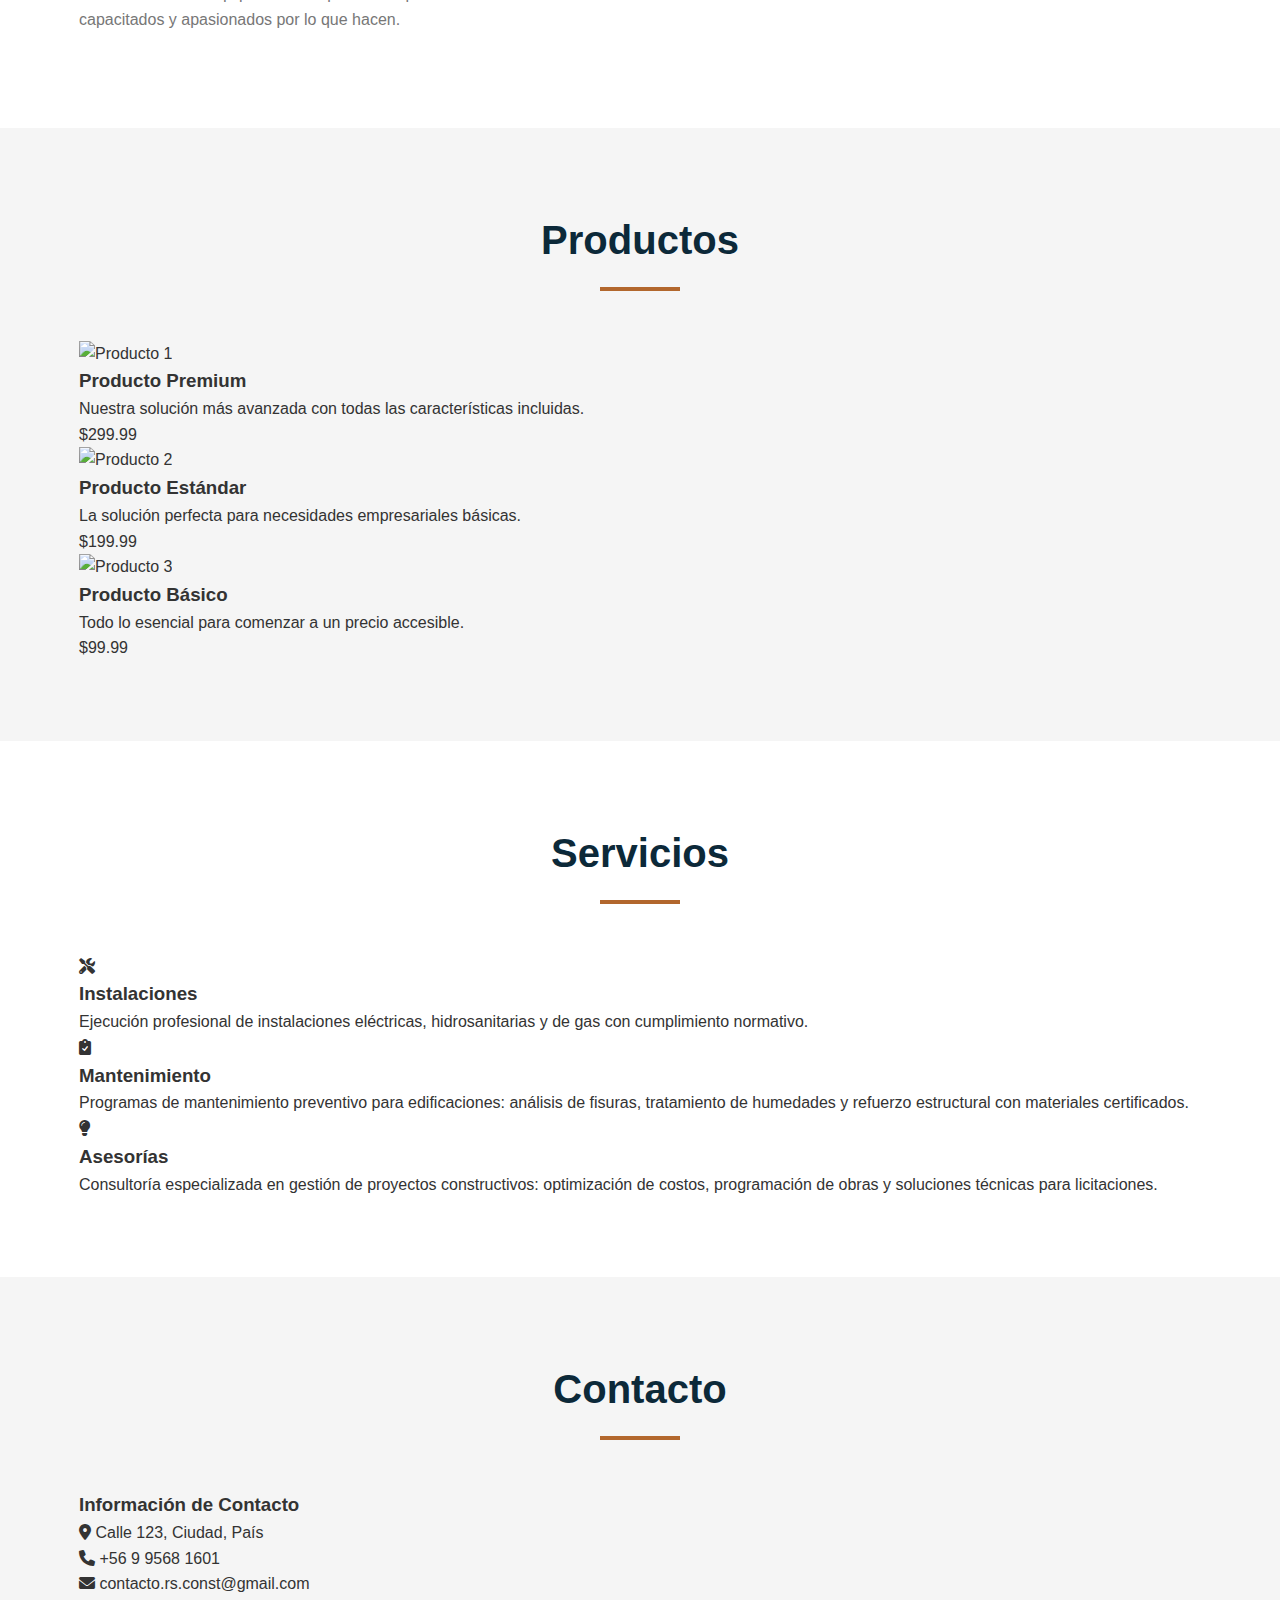
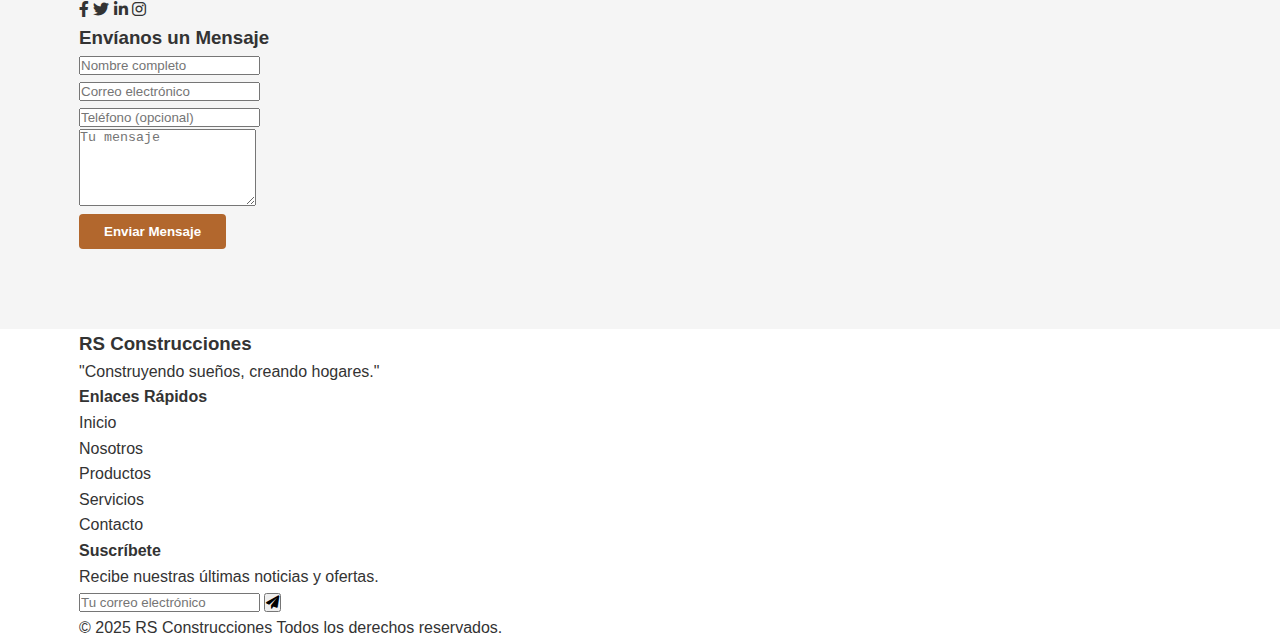
==== commit e8ffd16b: "Update home.html" ====
--- a/home.html
+++ b/home.html
@@ -167,8 +167,8 @@
                 <div class="contact-info">
                     <h3>Información de Contacto</h3>
                     <p><i class="fas fa-map-marker-alt"></i> Calle 123, Ciudad, País</p>
-                    <p><i class="fas fa-phone"></i>+56 9 9568 1601</p>
-                    <p><i class="fas fa-envelope"></i>contacto.rs.const@gmail.com</p>
+                    <p><i class="fas fa-phone"></i> +56 9 9568 1601</p>
+                    <p><i class="fas fa-envelope"></i> contacto.rs.const@gmail.com</p>
                     <div class="social-links">
                         <a href="#"><i class="fab fa-facebook-f"></i></a>
                         <a href="#"><i class="fab fa-twitter"></i></a>
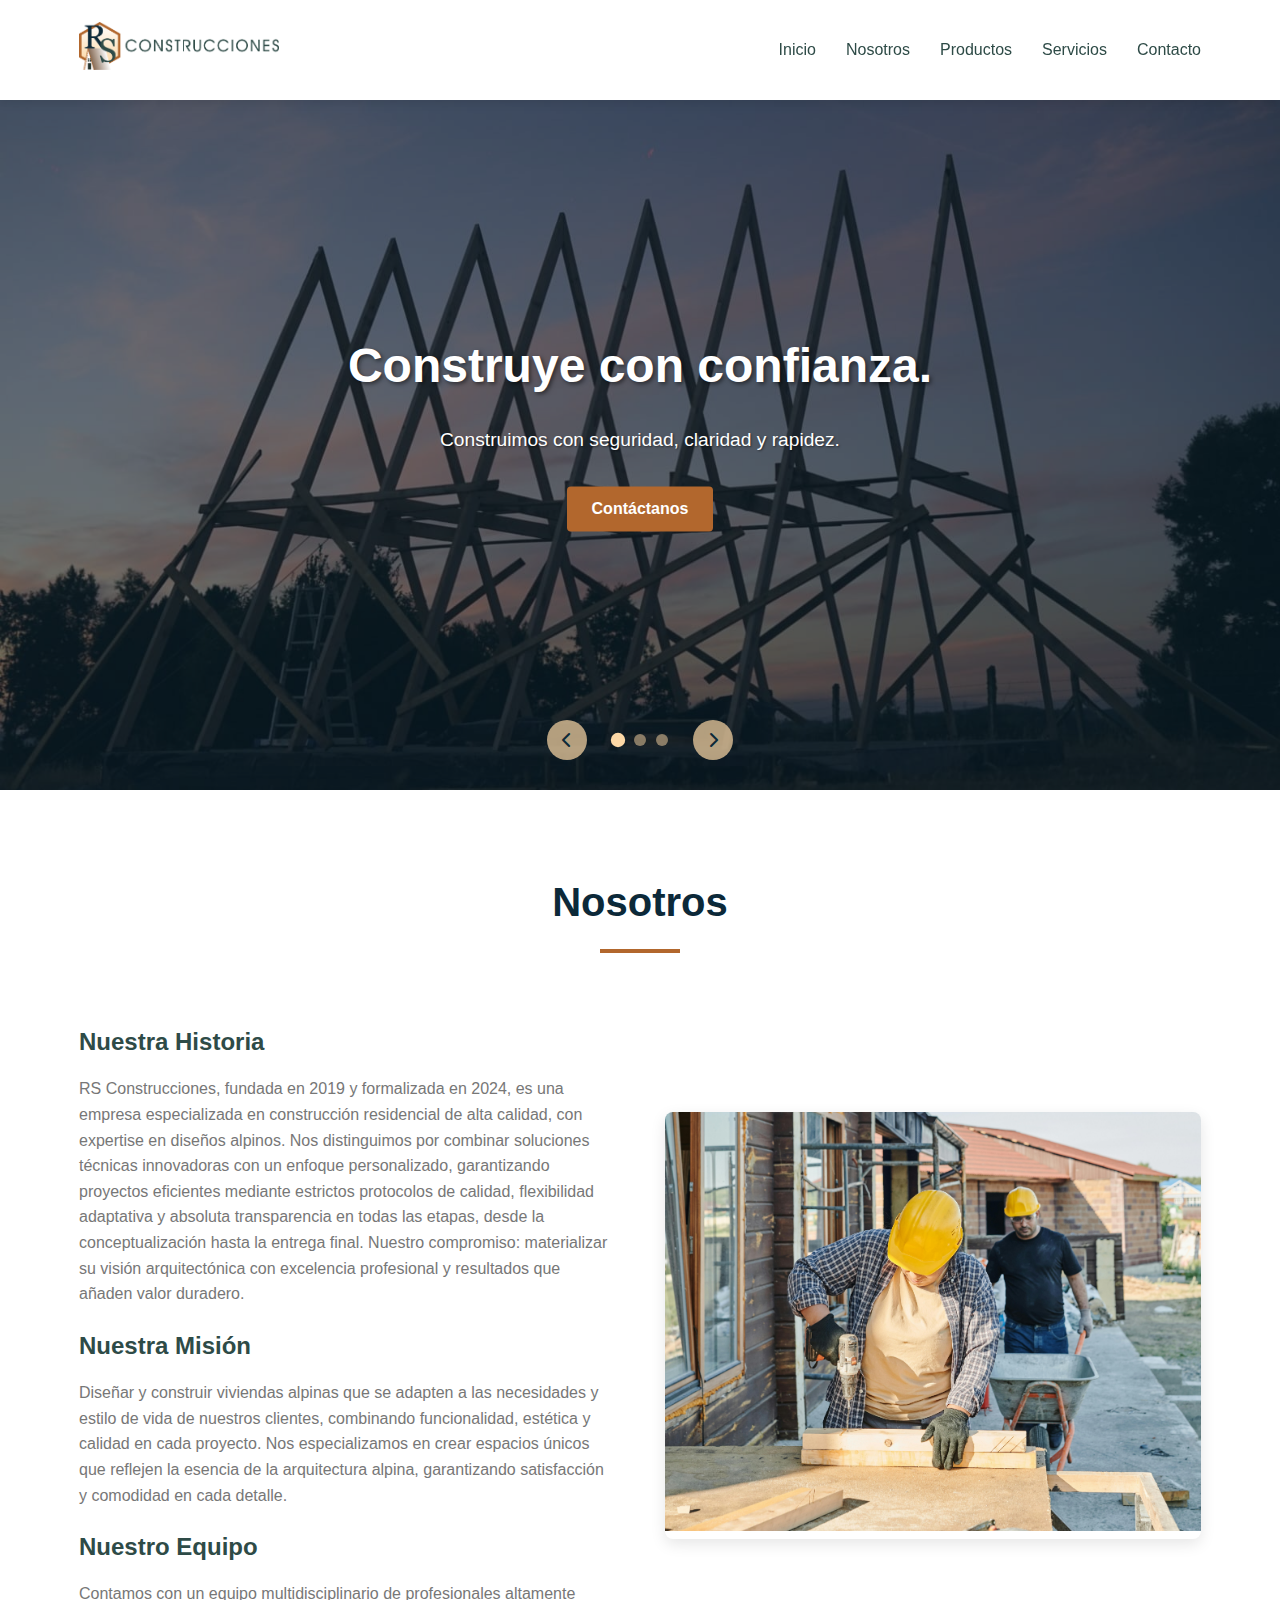
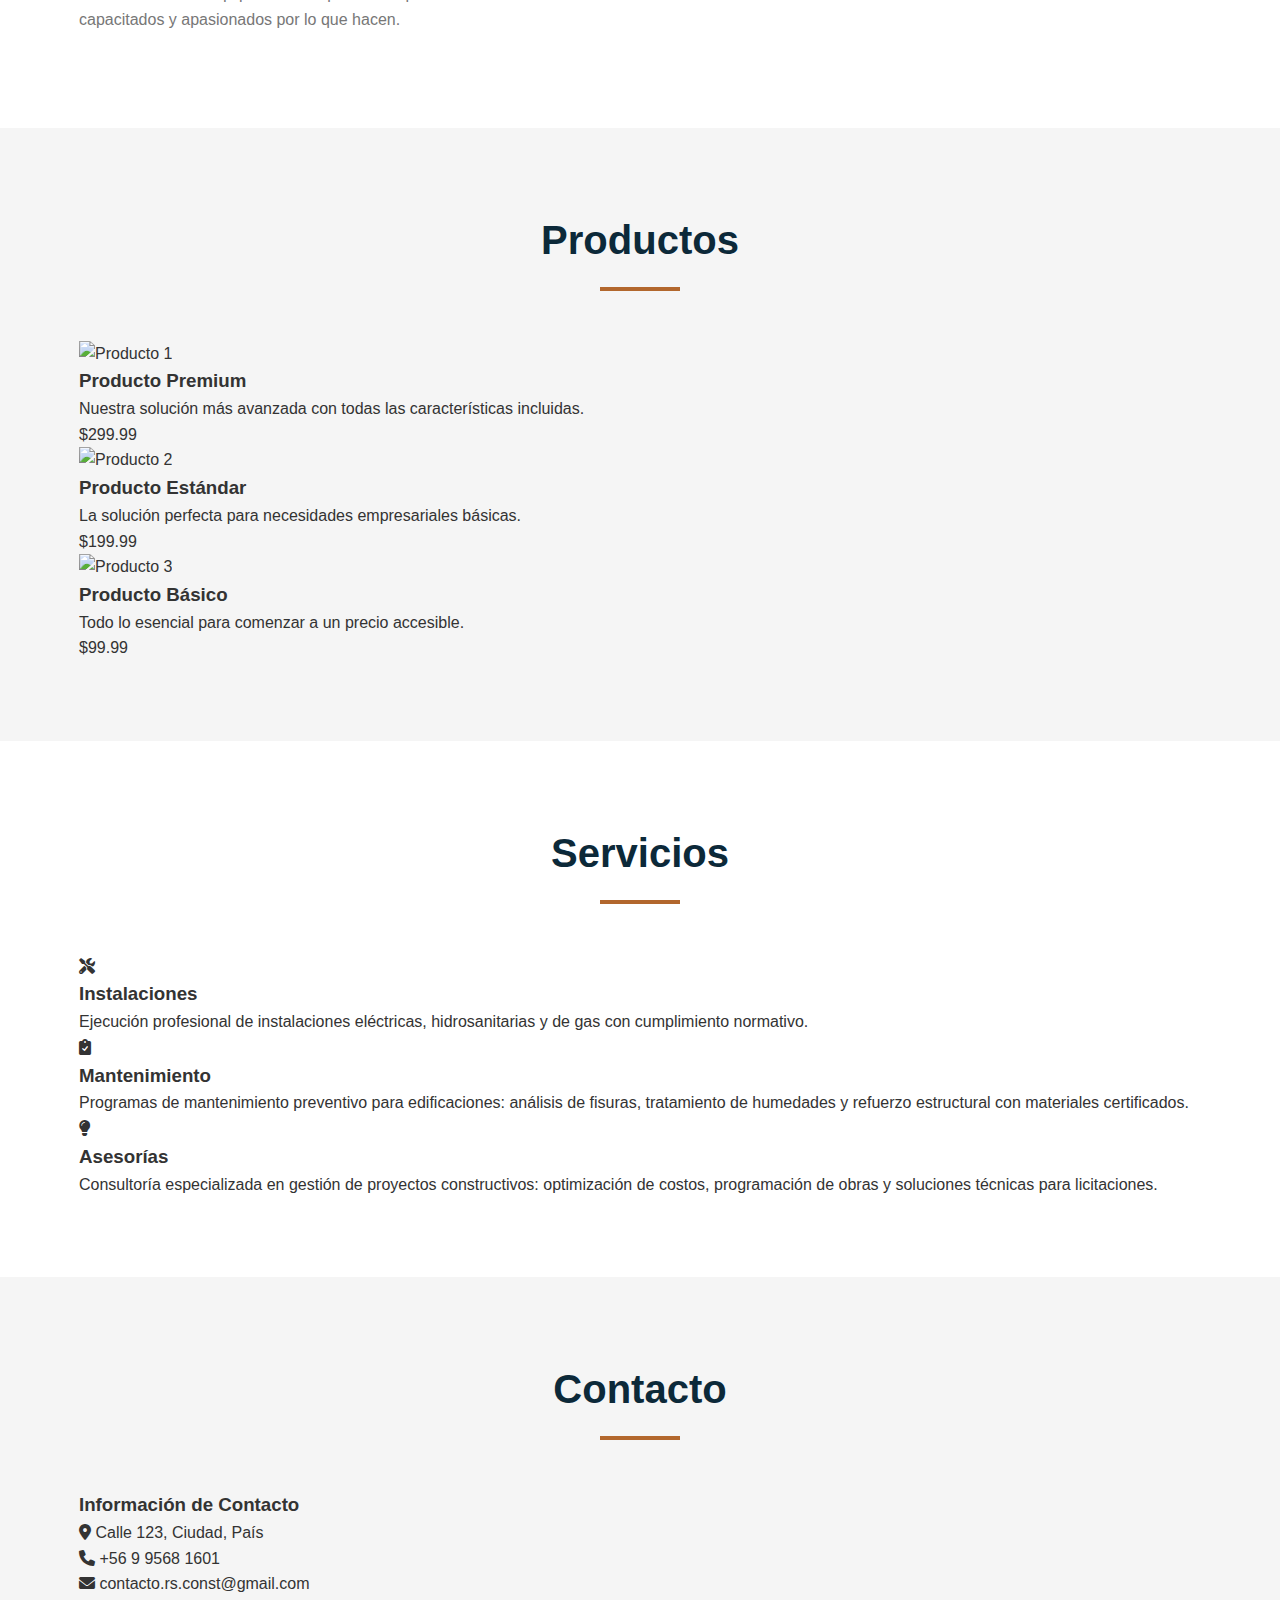
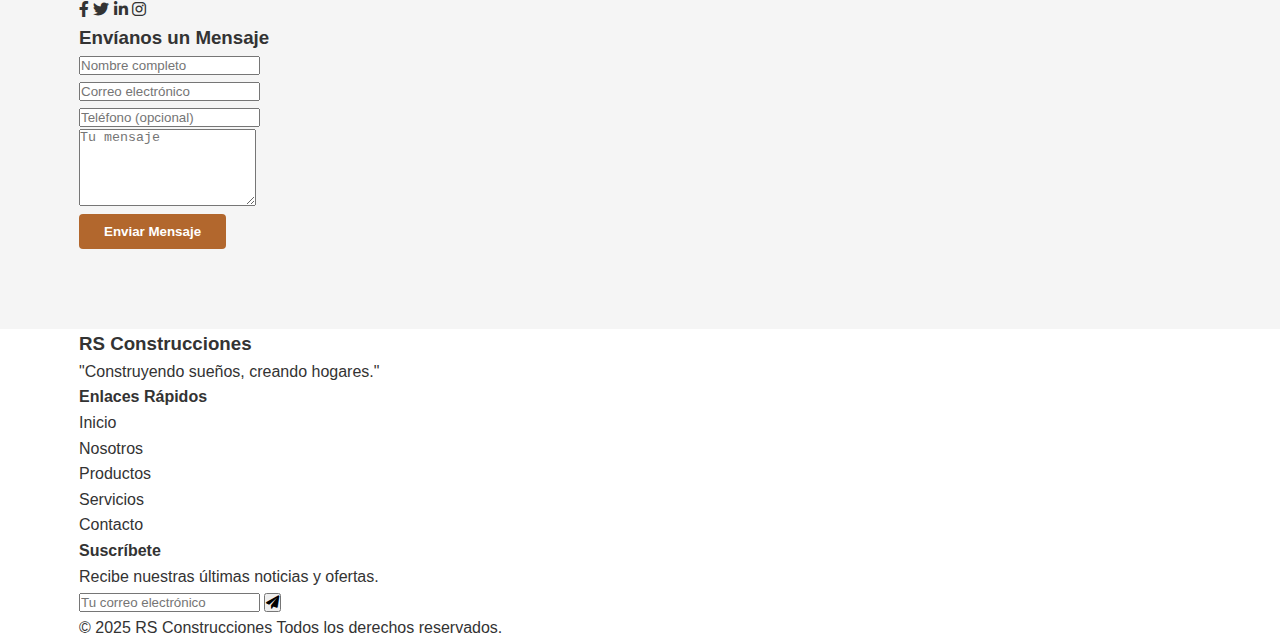
==== commit edcf1ba1: "Update home.html" ====
--- a/home.html
+++ b/home.html
@@ -34,7 +34,7 @@
                 <div class="slide active" style="background-image: url(media/fotos/alpina1.jpg);">
                     <div class="slide-content">
                         <h2>Construye con confianza.</h2>
-                        <p>Garantizamos seguridad, transparencia en contratos, eficiencia en plazos y experiencia comprobada para que tu hogar sea sólido y duradero.</p>
+                        <p>Construimos con seguridad, claridad y rapidez.</p>
                         <a href="#contacto" class="btn">Contáctanos</a>
                     </div>
                 </div>
